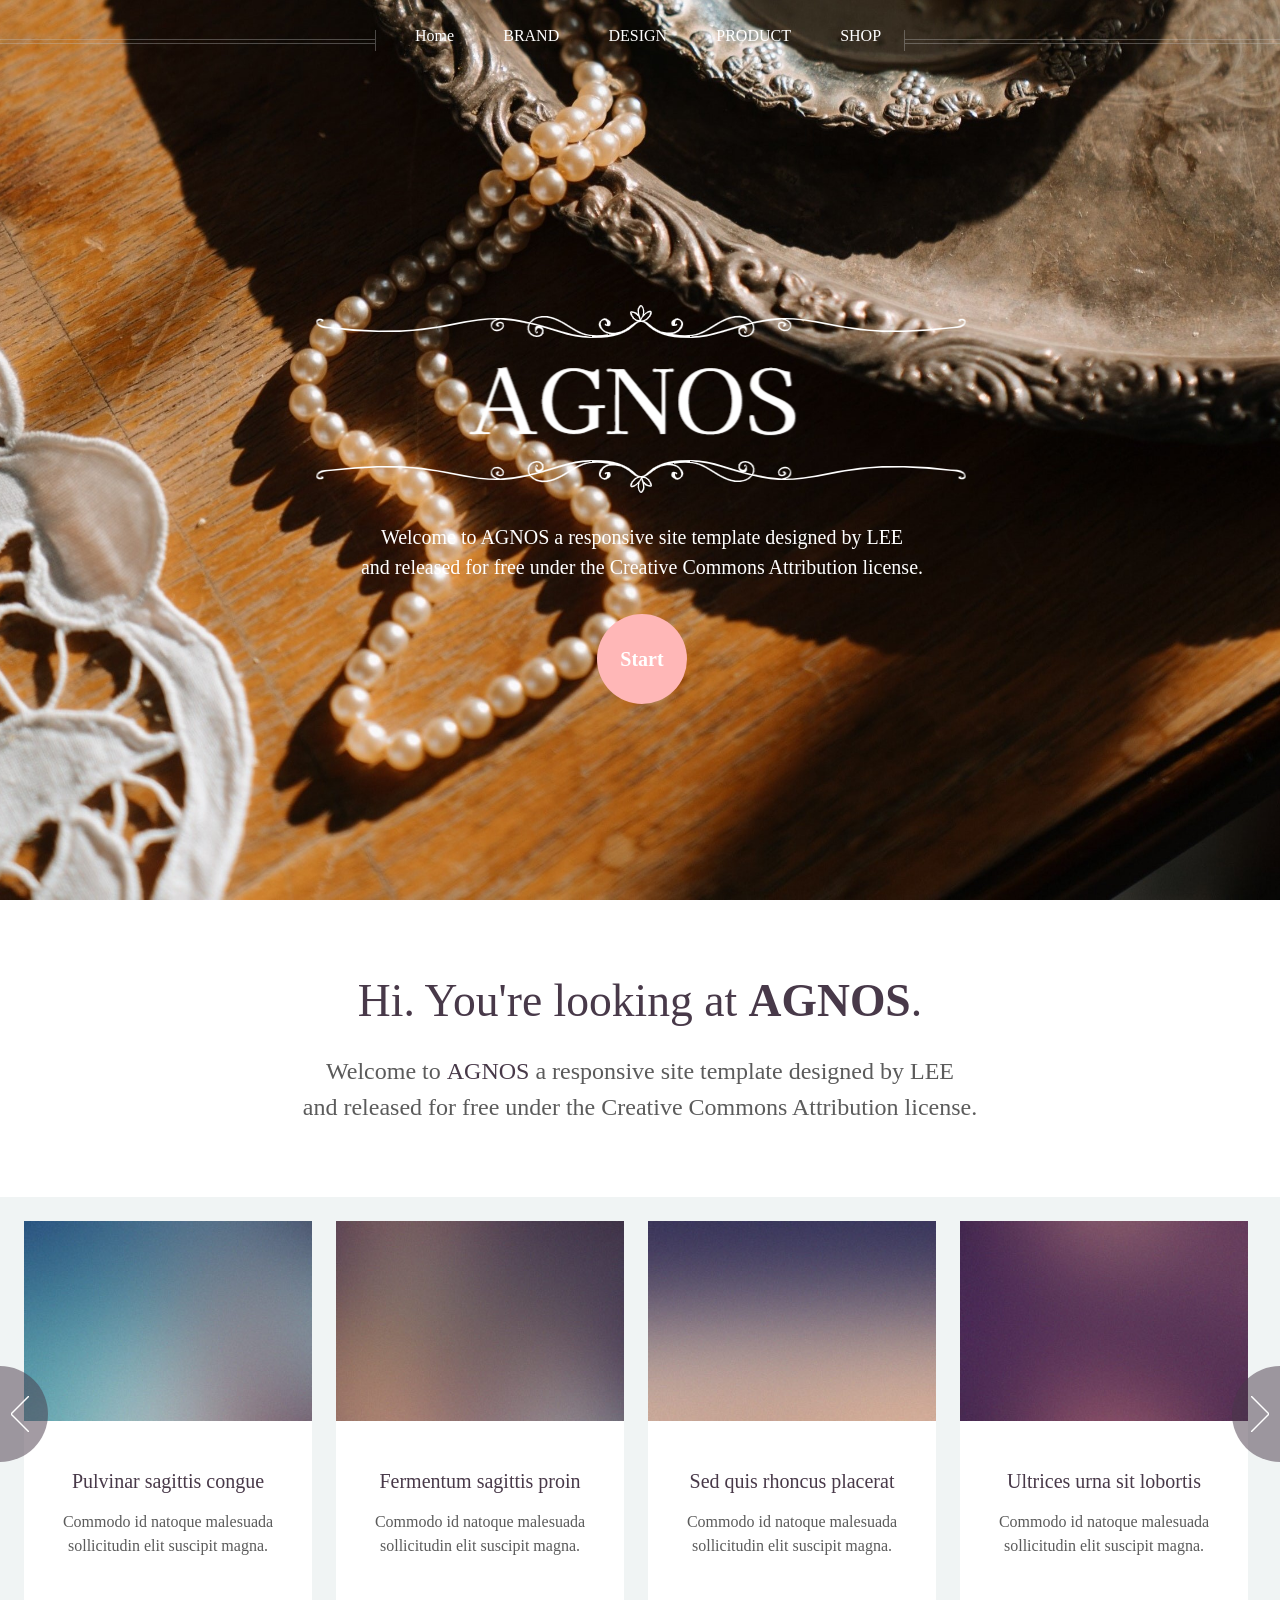
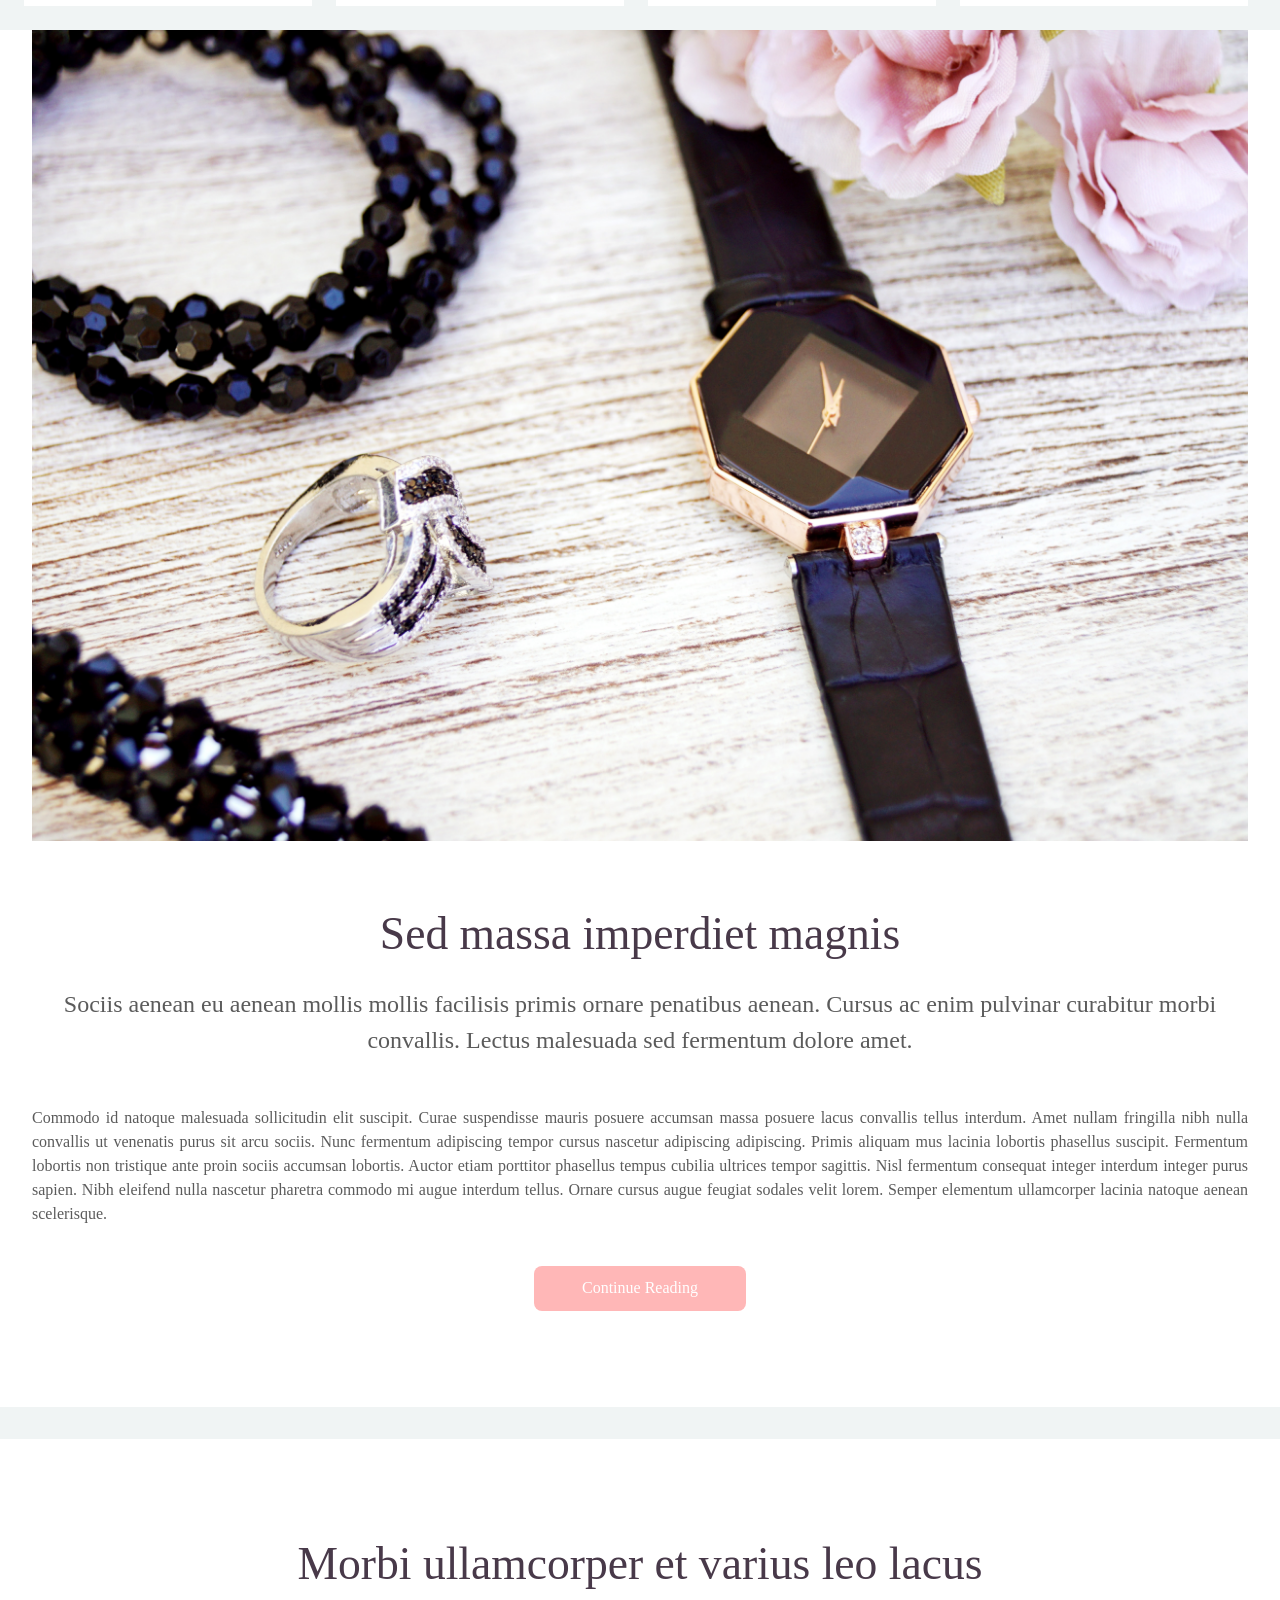
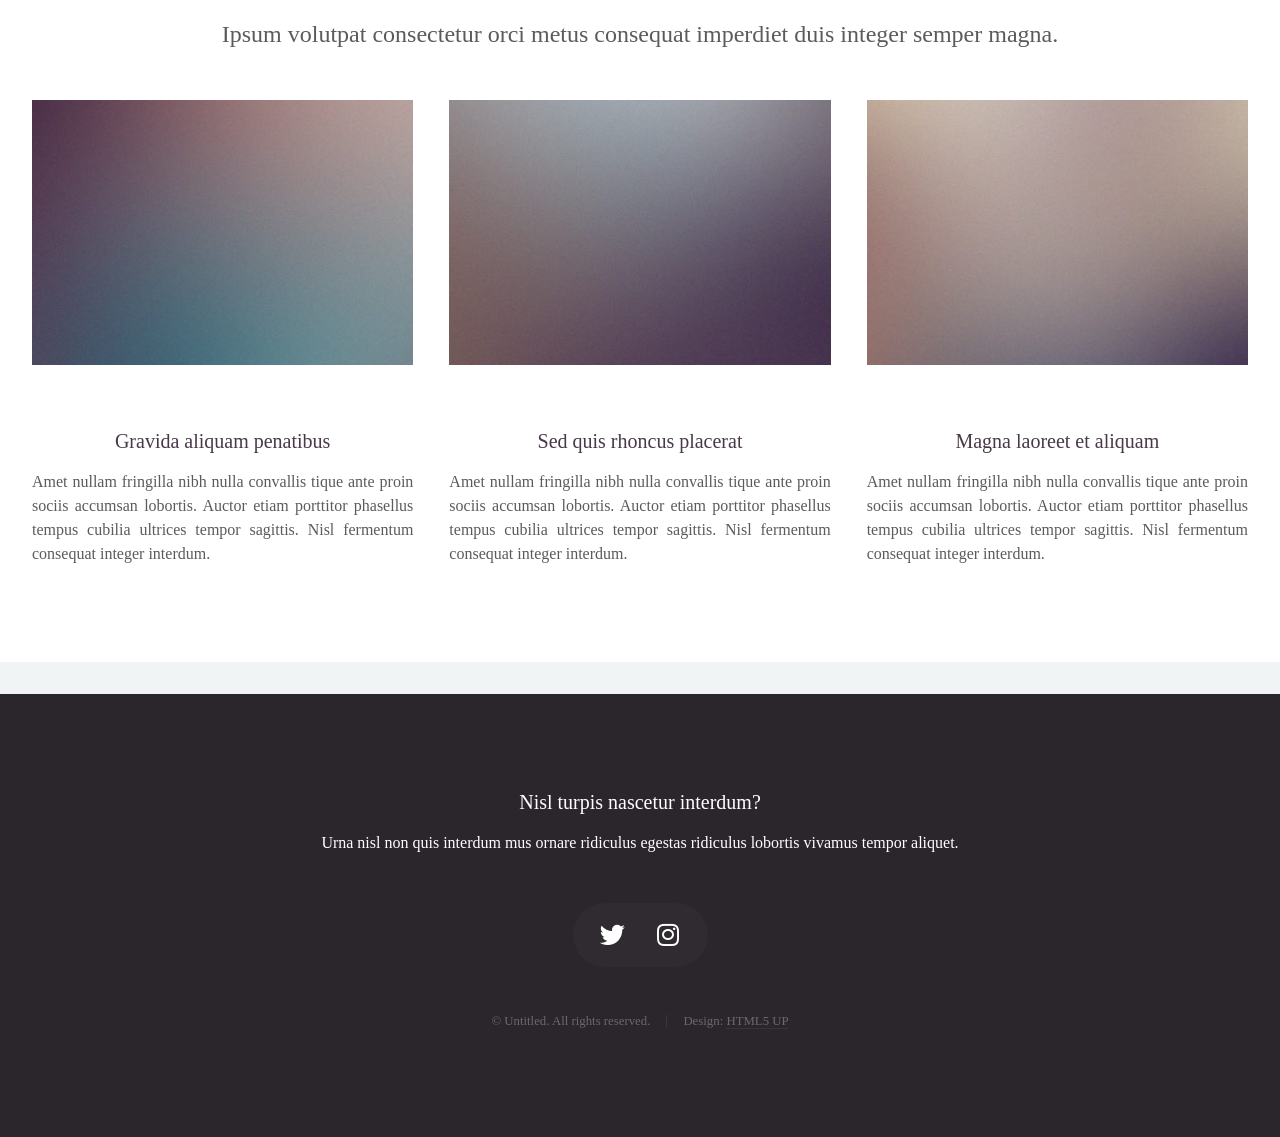
==== index.html @ 3e3a5929 "add agnos site websource" ====
<!DOCTYPE HTML>
<!--
	Helios by HTML5 UP
	html5up.net | @ajlkn
	Free for personal and commercial use under the CCA 3.0 license (html5up.net/license)
-->
<html>
	<head>
		<title>Helios by HTML5 UP</title>
		<meta charset="utf-8" />
		<meta name="viewport" content="width=device-width, initial-scale=1, user-scalable=no" />
		<link rel="shortcut icon" href="/images/favicon.ico" type="image/x-icon">
		<link rel="stylesheet" href="assets/css/main.css" />
		<noscript><link rel="stylesheet" href="assets/css/noscript.css" /></noscript>
	</head>
	<body class="homepage is-preload">
		<div id="page-wrapper">

			<!-- Header -->
				<div id="header">

					<!-- Inner -->
						<div class="inner">
							<header>
								<h1><a href="index.html" id="logo"><img src="images/agnos_b_w.png"></a></h1>
	
								<p>Welcome to AGNOS a responsive site template designed by LEE<br />
								and released for free under the Creative Commons Attribution license.</p>
							</header>
							<footer>
								<a href="#banner" class="button circled scrolly">Start</a>
							</footer>
						</div>

					<!-- Nav -->
						<nav id="nav">
							<ul>
								<li><a href="index.html">Home</a></li>
								<li><a href="no-sidebar.html">BRAND</a></li>
								<li><a href="no-sidebar.html">DESIGN</a></li>
								<li>
									<a href="no-sidebar.html">PRODUCT</a>
									<ul>
										<li><a href="#">Lorem ipsum dolor</a></li>
										<li><a href="#">Magna phasellus</a></li>
										<li><a href="#">Etiam dolore nisl</a></li>
										<li><a href="#">And a submenu &hellip;</a></li>
										<li><a href="#">Veroeros feugiat</a></li>
									</ul>
								</li>
								<li><a href="no-sidebar.html">SHOP</a></li>
							</ul>
						</nav>

				</div>

			<!-- Banner -->
				<section id="banner">
					<header>
						<h2>Hi. You're looking at <strong>AGNOS</strong>.</h2>
						<p>
							Welcome to <strong>AGNOS</strong> a responsive site template designed by LEE<br />
							and released for free under the Creative Commons Attribution license.
						</p>
					</header>
				</section>

			<!-- Carousel -->
				<section class="carousel">
					<div class="reel">

						<article>
							<a href="#" class="image featured"><img src="images/pic01.jpg" alt="" /></a>
							<header>
								<h3><a href="#">Pulvinar sagittis congue</a></h3>
							</header>
							<p>Commodo id natoque malesuada sollicitudin elit suscipit magna.</p>
						</article>

						<article>
							<a href="#" class="image featured"><img src="images/pic02.jpg" alt="" /></a>
							<header>
								<h3><a href="#">Fermentum sagittis proin</a></h3>
							</header>
							<p>Commodo id natoque malesuada sollicitudin elit suscipit magna.</p>
						</article>

						<article>
							<a href="#" class="image featured"><img src="images/pic03.jpg" alt="" /></a>
							<header>
								<h3><a href="#">Sed quis rhoncus placerat</a></h3>
							</header>
							<p>Commodo id natoque malesuada sollicitudin elit suscipit magna.</p>
						</article>

						<article>
							<a href="#" class="image featured"><img src="images/pic04.jpg" alt="" /></a>
							<header>
								<h3><a href="#">Ultrices urna sit lobortis</a></h3>
							</header>
							<p>Commodo id natoque malesuada sollicitudin elit suscipit magna.</p>
						</article>

						<article>
							<a href="#" class="image featured"><img src="images/pic05.jpg" alt="" /></a>
							<header>
								<h3><a href="#">Varius magnis sollicitudin</a></h3>
							</header>
							<p>Commodo id natoque malesuada sollicitudin elit suscipit magna.</p>
						</article>

						<article>
							<a href="#" class="image featured"><img src="images/pic01.jpg" alt="" /></a>
							<header>
								<h3><a href="#">Pulvinar sagittis congue</a></h3>
							</header>
							<p>Commodo id natoque malesuada sollicitudin elit suscipit magna.</p>
						</article>

						<article>
							<a href="#" class="image featured"><img src="images/pic02.jpg" alt="" /></a>
							<header>
								<h3><a href="#">Fermentum sagittis proin</a></h3>
							</header>
							<p>Commodo id natoque malesuada sollicitudin elit suscipit magna.</p>
						</article>

						<article>
							<a href="#" class="image featured"><img src="images/pic03.jpg" alt="" /></a>
							<header>
								<h3><a href="#">Sed quis rhoncus placerat</a></h3>
							</header>
							<p>Commodo id natoque malesuada sollicitudin elit suscipit magna.</p>
						</article>

						<article>
							<a href="#" class="image featured"><img src="images/pic04.jpg" alt="" /></a>
							<header>
								<h3><a href="#">Ultrices urna sit lobortis</a></h3>
							</header>
							<p>Commodo id natoque malesuada sollicitudin elit suscipit magna.</p>
						</article>

						<article>
							<a href="#" class="image featured"><img src="images/pic05.jpg" alt="" /></a>
							<header>
								<h3><a href="#">Varius magnis sollicitudin</a></h3>
							</header>
							<p>Commodo id natoque malesuada sollicitudin elit suscipit magna.</p>
						</article>

					</div>
				</section>

			<!-- Main -->
				<div class="wrapper style2">

					<article id="main" class="container special">
						<a href="#" class="image featured"><img src="images/one.jpg" alt="" /></a>
						<header>
							<h2><a href="#">Sed massa imperdiet magnis</a></h2>
							<p>
								Sociis aenean eu aenean mollis mollis facilisis primis ornare penatibus aenean. Cursus ac enim
								pulvinar curabitur morbi convallis. Lectus malesuada sed fermentum dolore amet.
							</p>
						</header>
						<p>
							Commodo id natoque malesuada sollicitudin elit suscipit. Curae suspendisse mauris posuere accumsan massa
							posuere lacus convallis tellus interdum. Amet nullam fringilla nibh nulla convallis ut venenatis purus
							sit arcu sociis. Nunc fermentum adipiscing tempor cursus nascetur adipiscing adipiscing. Primis aliquam
							mus lacinia lobortis phasellus suscipit. Fermentum lobortis non tristique ante proin sociis accumsan
							lobortis. Auctor etiam porttitor phasellus tempus cubilia ultrices tempor sagittis. Nisl fermentum
							consequat integer interdum integer purus sapien. Nibh eleifend nulla nascetur pharetra commodo mi augue
							interdum tellus. Ornare cursus augue feugiat sodales velit lorem. Semper elementum ullamcorper lacinia
							natoque aenean scelerisque.
						</p>
						<footer>
							<a href="#" class="button">Continue Reading</a>
						</footer>
					</article>

				</div>

			<!-- Features -->
				<div class="wrapper style1">

					<section id="features" class="container special">
						<header>
							<h2>Morbi ullamcorper et varius leo lacus</h2>
							<p>Ipsum volutpat consectetur orci metus consequat imperdiet duis integer semper magna.</p>
						</header>
						<div class="row">
							<article class="col-4 col-12-mobile special">
								<a href="#" class="image featured"><img src="images/pic07.jpg" alt="" /></a>
								<header>
									<h3><a href="#">Gravida aliquam penatibus</a></h3>
								</header>
								<p>
									Amet nullam fringilla nibh nulla convallis tique ante proin sociis accumsan lobortis. Auctor etiam
									porttitor phasellus tempus cubilia ultrices tempor sagittis. Nisl fermentum consequat integer interdum.
								</p>
							</article>
							<article class="col-4 col-12-mobile special">
								<a href="#" class="image featured"><img src="images/pic08.jpg" alt="" /></a>
								<header>
									<h3><a href="#">Sed quis rhoncus placerat</a></h3>
								</header>
								<p>
									Amet nullam fringilla nibh nulla convallis tique ante proin sociis accumsan lobortis. Auctor etiam
									porttitor phasellus tempus cubilia ultrices tempor sagittis. Nisl fermentum consequat integer interdum.
								</p>
							</article>
							<article class="col-4 col-12-mobile special">
								<a href="#" class="image featured"><img src="images/pic09.jpg" alt="" /></a>
								<header>
									<h3><a href="#">Magna laoreet et aliquam</a></h3>
								</header>
								<p>
									Amet nullam fringilla nibh nulla convallis tique ante proin sociis accumsan lobortis. Auctor etiam
									porttitor phasellus tempus cubilia ultrices tempor sagittis. Nisl fermentum consequat integer interdum.
								</p>
							</article>
						</div>
					</section>

				</div>

			<!-- Footer -->
				<div id="footer">
					<div class="container">
						<div class="row">
							<div class="col-12">

								<!-- Contact -->
									<section class="contact">
										<header>
											<h3>Nisl turpis nascetur interdum?</h3>
										</header>
										<p>Urna nisl non quis interdum mus ornare ridiculus egestas ridiculus lobortis vivamus tempor aliquet.</p>
										<ul class="icons">
											<li><a href="#" class="icon brands fa-twitter"><span class="label">Twitter</span></a></li>
											<li><a href="#" class="icon brands fa-instagram"><span class="label">Instagram</span></a></li>
										</ul>
									</section>

								<!-- Copyright -->
									<div class="copyright">
										<ul class="menu">
											<li>&copy; Untitled. All rights reserved.</li><li>Design: <a href="http://html5up.net">HTML5 UP</a></li>
										</ul>
									</div>

							</div>

						</div>
					</div>
				</div>

		</div>

		<!-- Scripts -->
			<script src="assets/js/jquery.min.js"></script>
			<script src="assets/js/jquery.dropotron.min.js"></script>
			<script src="assets/js/jquery.scrolly.min.js"></script>
			<script src="assets/js/jquery.scrollex.min.js"></script>
			<script src="assets/js/browser.min.js"></script>
			<script src="assets/js/breakpoints.min.js"></script>
			<script src="assets/js/util.js"></script>
			<script src="assets/js/main.js"></script>

	</body>
</html>
---- assets/css/main.css ----
@import url("https://fonts.googleapis.com/css?family=Source+Sans+Pro:300,300italic,400,400italic,600");
@import url("fontawesome-all.min.css");

/*
	Helios by HTML5 UP
	html5up.net | @ajlkn
	Free for personal and commercial use under the CCA 3.0 license (html5up.net/license)
*/

html, body, div, span, applet, object,
iframe, h1, h2, h3, h4, h5, h6, p, blockquote,
pre, a, abbr, acronym, address, big, cite,
code, del, dfn, em, img, ins, kbd, q, s, samp,
small, strike, strong, sub, sup, tt, var, b,
u, i, center, dl, dt, dd, ol, ul, li, fieldset,
form, label, legend, table, caption, tbody,
tfoot, thead, tr, th, td, article, aside,
canvas, details, embed, figure, figcaption,
footer, header, hgroup, menu, nav, output, ruby,
section, summary, time, mark, audio, video {
	margin: 0;
	padding: 0;
	border: 0;
	font-size: 100%;
	font: inherit;
	vertical-align: baseline;}

article, aside, details, figcaption, figure,
footer, header, hgroup, menu, nav, section {
	display: block;}

body {
	line-height: 1;
}

ol, ul {
	list-style: none;
}

blockquote, q {
	quotes: none;
}

	blockquote:before, blockquote:after, q:before, q:after {
		content: '';
		content: none;
	}

table {
	border-collapse: collapse;
	border-spacing: 0;
}

body {
	-webkit-text-size-adjust: none;
}

mark {
	background-color: transparent;
	color: inherit;
}

input::-moz-focus-inner {
	border: 0;
	padding: 0;
}

input, select, textarea {
	-moz-appearance: none;
	-webkit-appearance: none;
	-ms-appearance: none;
	appearance: none;
}

/* Basic */

	html {
		box-sizing: border-box;
	}

	*, *:before, *:after {
		box-sizing: inherit;
	}

	body {
		background: #f0f4f4;
		color: #5b5b5b;
		font-size: 15pt;
		line-height: 1.85em;
		/*font-family: 'Source Sans Pro', sans-serif;*/
		font-family: "Georgia";
		font-weight: 300;
	}

		body.is-preload *, body.is-preload *:before, body.is-preload *:after {
			-moz-animation: none !important;
			-webkit-animation: none !important;
			-ms-animation: none !important;
			animation: none !important;
			-moz-transition: none !important;
			-webkit-transition: none !important;
			-ms-transition: none !important;
			transition: none !important;
		}

	input, textarea, select {
		font-size: 15pt;
		line-height: 1.85em;
		font-family: 'Source Sans Pro', sans-serif;
		font-weight: 300;
	}

	h1, h2, h3, h4, h5, h6 {
		font-weight: 400;
		color: #483949;
		line-height: 1.25em;
	}

	h1 a, h2 a, h3 a, h4 a, h5 a, h6 a {
		color: inherit;
		text-decoration: none;
		border-bottom-color: transparent;
	}

	h1 strong, h2 strong, h3 strong, h4 strong, h5 strong, h6 strong {
		font-weight: 600;
	}

	h2 {
		font-size: 2.85em;
	}

	h3 {
		font-size: 1.25em;
	}

	h4 {
		font-size: 1em;
		margin: 0 0 0.25em 0;
	}

	strong, b {
		font-weight: 400;
		color: #483949;
	}

	em, i {
		font-style: italic;
	}

	a {
		color: inherit;
		border-bottom: solid 1px rgba(128, 128, 128, 0.15);
		text-decoration: none;
		-moz-transition: background-color 0.35s ease-in-out, color 0.35s ease-in-out, border-bottom-color 0.35s ease-in-out;
		-webkit-transition: background-color 0.35s ease-in-out, color 0.35s ease-in-out, border-bottom-color 0.35s ease-in-out;
		-ms-transition: background-color 0.35s ease-in-out, color 0.35s ease-in-out, border-bottom-color 0.35s ease-in-out;
		transition: background-color 0.35s ease-in-out, color 0.35s ease-in-out, border-bottom-color 0.35s ease-in-out;
	}

		a:hover {
			color: #ef8376;
			border-bottom-color: transparent;
		}

	sub {
		position: relative;
		top: 0.5em;
		font-size: 0.8em;
	}

	sup {
		position: relative;
		top: -0.5em;
		font-size: 0.8em;
	}

	blockquote {
		border-left: solid 0.5em #ddd;
		padding: 1em 0 1em 2em;
		font-style: italic;
	}

	p, ul, ol, dl, table {
		margin-bottom: 1em;
	}

	p {
		text-align: justify;
	}

	br.clear {
		clear: both;
	}

	hr {
		position: relative;
		display: block;
		border: 0;
		top: 4.5em;
		margin-bottom: 9em;
		height: 6px;
		border-top: solid 1px rgba(128, 128, 128, 0.2);
		border-bottom: solid 1px rgba(128, 128, 128, 0.2);
	}

		hr:before, hr:after {
			content: '';
			position: absolute;
			top: -8px;
			display: block;
			width: 1px;
			height: 21px;
			background: rgba(128, 128, 128, 0.2);
		}

		hr:before {
			left: -1px;
		}

		hr:after {
			right: -1px;
		}

	.timestamp {
		color: rgba(128, 128, 128, 0.75);
		font-size: 0.8em;
	}

/* Container */

	.container {
		margin: 0 auto;
		max-width: 100%;
		width: 1400px;
	}

		@media screen and (max-width: 1680px) {

			.container {
				width: 1200px;
			}

		}

		@media screen and (max-width: 1280px) {

			.container {
				width: 100%;
			}

		}

		@media screen and (max-width: 960px) {

			.container {
				width: 100%;
			}

		}

		@media screen and (max-width: 840px) {

			.container {
				width: 100%;
			}

		}

		@media screen and (max-width: 736px) {

			.container {
				width: 100%;
			}

		}

/* Row */

	.row {
		display: flex;
		flex-wrap: wrap;
		box-sizing: border-box;
		align-items: stretch;
	}

		.row > * {
			box-sizing: border-box;
		}

		.row.gtr-uniform > * > :last-child {
			margin-bottom: 0;
		}

		.row.aln-left {
			justify-content: flex-start;
		}

		.row.aln-center {
			justify-content: center;
		}

		.row.aln-right {
			justify-content: flex-end;
		}

		.row.aln-top {
			align-items: flex-start;
		}

		.row.aln-middle {
			align-items: center;
		}

		.row.aln-bottom {
			align-items: flex-end;
		}

		.row > .imp {
			order: -1;
		}

		.row > .col-1 {
			width: 8.33333%;
		}

		.row > .off-1 {
			margin-left: 8.33333%;
		}

		.row > .col-2 {
			width: 16.66667%;
		}

		.row > .off-2 {
			margin-left: 16.66667%;
		}

		.row > .col-3 {
			width: 25%;
		}

		.row > .off-3 {
			margin-left: 25%;
		}

		.row > .col-4 {
			width: 33.33333%;
		}

		.row > .off-4 {
			margin-left: 33.33333%;
		}

		.row > .col-5 {
			width: 41.66667%;
		}

		.row > .off-5 {
			margin-left: 41.66667%;
		}

		.row > .col-6 {
			width: 50%;
		}

		.row > .off-6 {
			margin-left: 50%;
		}

		.row > .col-7 {
			width: 58.33333%;
		}

		.row > .off-7 {
			margin-left: 58.33333%;
		}

		.row > .col-8 {
			width: 66.66667%;
		}

		.row > .off-8 {
			margin-left: 66.66667%;
		}

		.row > .col-9 {
			width: 75%;
		}

		.row > .off-9 {
			margin-left: 75%;
		}

		.row > .col-10 {
			width: 83.33333%;
		}

		.row > .off-10 {
			margin-left: 83.33333%;
		}

		.row > .col-11 {
			width: 91.66667%;
		}

		.row > .off-11 {
			margin-left: 91.66667%;
		}

		.row > .col-12 {
			width: 100%;
		}

		.row > .off-12 {
			margin-left: 100%;
		}

		.row.gtr-0 {
			margin-top: 0px;
			margin-left: 0px;
		}

			.row.gtr-0 > * {
				padding: 0px 0 0 0px;
			}

			.row.gtr-0.gtr-uniform {
				margin-top: 0px;
			}

				.row.gtr-0.gtr-uniform > * {
					padding-top: 0px;
				}

		.row.gtr-25 {
			margin-top: -10px;
			margin-left: -10px;
		}

			.row.gtr-25 > * {
				padding: 10px 0 0 10px;
			}

			.row.gtr-25.gtr-uniform {
				margin-top: -10px;
			}

				.row.gtr-25.gtr-uniform > * {
					padding-top: 10px;
				}

		.row.gtr-50 {
			margin-top: -20px;
			margin-left: -20px;
		}

			.row.gtr-50 > * {
				padding: 20px 0 0 20px;
			}

			.row.gtr-50.gtr-uniform {
				margin-top: -20px;
			}

				.row.gtr-50.gtr-uniform > * {
					padding-top: 20px;
				}

		.row {
			margin-top: -40px;
			margin-left: -40px;
		}

			.row > * {
				padding: 40px 0 0 40px;
			}

			.row.gtr-uniform {
				margin-top: -40px;
			}

				.row.gtr-uniform > * {
					padding-top: 40px;
				}

		.row.gtr-150 {
			margin-top: -60px;
			margin-left: -60px;
		}

			.row.gtr-150 > * {
				padding: 60px 0 0 60px;
			}

			.row.gtr-150.gtr-uniform {
				margin-top: -60px;
			}

				.row.gtr-150.gtr-uniform > * {
					padding-top: 60px;
				}

		.row.gtr-200 {
			margin-top: -80px;
			margin-left: -80px;
		}

			.row.gtr-200 > * {
				padding: 80px 0 0 80px;
			}

			.row.gtr-200.gtr-uniform {
				margin-top: -80px;
			}

				.row.gtr-200.gtr-uniform > * {
					padding-top: 80px;
				}

		@media screen and (max-width: 1680px) {

			.row {
				display: flex;
				flex-wrap: wrap;
				box-sizing: border-box;
				align-items: stretch;
			}

				.row > * {
					box-sizing: border-box;
				}

				.row.gtr-uniform > * > :last-child {
					margin-bottom: 0;
				}

				.row.aln-left {
					justify-content: flex-start;
				}

				.row.aln-center {
					justify-content: center;
				}

				.row.aln-right {
					justify-content: flex-end;
				}

				.row.aln-top {
					align-items: flex-start;
				}

				.row.aln-middle {
					align-items: center;
				}

				.row.aln-bottom {
					align-items: flex-end;
				}

				.row > .imp-wide {
					order: -1;
				}

				.row > .col-1-wide {
					width: 8.33333%;
				}

				.row > .off-1-wide {
					margin-left: 8.33333%;
				}

				.row > .col-2-wide {
					width: 16.66667%;
				}

				.row > .off-2-wide {
					margin-left: 16.66667%;
				}

				.row > .col-3-wide {
					width: 25%;
				}

				.row > .off-3-wide {
					margin-left: 25%;
				}

				.row > .col-4-wide {
					width: 33.33333%;
				}

				.row > .off-4-wide {
					margin-left: 33.33333%;
				}

				.row > .col-5-wide {
					width: 41.66667%;
				}

				.row > .off-5-wide {
					margin-left: 41.66667%;
				}

				.row > .col-6-wide {
					width: 50%;
				}

				.row > .off-6-wide {
					margin-left: 50%;
				}

				.row > .col-7-wide {
					width: 58.33333%;
				}

				.row > .off-7-wide {
					margin-left: 58.33333%;
				}

				.row > .col-8-wide {
					width: 66.66667%;
				}

				.row > .off-8-wide {
					margin-left: 66.66667%;
				}

				.row > .col-9-wide {
					width: 75%;
				}

				.row > .off-9-wide {
					margin-left: 75%;
				}

				.row > .col-10-wide {
					width: 83.33333%;
				}

				.row > .off-10-wide {
					margin-left: 83.33333%;
				}

				.row > .col-11-wide {
					width: 91.66667%;
				}

				.row > .off-11-wide {
					margin-left: 91.66667%;
				}

				.row > .col-12-wide {
					width: 100%;
				}

				.row > .off-12-wide {
					margin-left: 100%;
				}

				.row.gtr-0 {
					margin-top: 0px;
					margin-left: 0px;
				}

					.row.gtr-0 > * {
						padding: 0px 0 0 0px;
					}

					.row.gtr-0.gtr-uniform {
						margin-top: 0px;
					}

						.row.gtr-0.gtr-uniform > * {
							padding-top: 0px;
						}

				.row.gtr-25 {
					margin-top: -10px;
					margin-left: -10px;
				}

					.row.gtr-25 > * {
						padding: 10px 0 0 10px;
					}

					.row.gtr-25.gtr-uniform {
						margin-top: -10px;
					}

						.row.gtr-25.gtr-uniform > * {
							padding-top: 10px;
						}

				.row.gtr-50 {
					margin-top: -20px;
					margin-left: -20px;
				}

					.row.gtr-50 > * {
						padding: 20px 0 0 20px;
					}

					.row.gtr-50.gtr-uniform {
						margin-top: -20px;
					}

						.row.gtr-50.gtr-uniform > * {
							padding-top: 20px;
						}

				.row {
					margin-top: -40px;
					margin-left: -40px;
				}

					.row > * {
						padding: 40px 0 0 40px;
					}

					.row.gtr-uniform {
						margin-top: -40px;
					}

						.row.gtr-uniform > * {
							padding-top: 40px;
						}

				.row.gtr-150 {
					margin-top: -60px;
					margin-left: -60px;
				}

					.row.gtr-150 > * {
						padding: 60px 0 0 60px;
					}

					.row.gtr-150.gtr-uniform {
						margin-top: -60px;
					}

						.row.gtr-150.gtr-uniform > * {
							padding-top: 60px;
						}

				.row.gtr-200 {
					margin-top: -80px;
					margin-left: -80px;
				}

					.row.gtr-200 > * {
						padding: 80px 0 0 80px;
					}

					.row.gtr-200.gtr-uniform {
						margin-top: -80px;
					}

						.row.gtr-200.gtr-uniform > * {
							padding-top: 80px;
						}

		}

		@media screen and (max-width: 1280px) {

			.row {
				display: flex;
				flex-wrap: wrap;
				box-sizing: border-box;
				align-items: stretch;
			}

				.row > * {
					box-sizing: border-box;
				}

				.row.gtr-uniform > * > :last-child {
					margin-bottom: 0;
				}

				.row.aln-left {
					justify-content: flex-start;
				}

				.row.aln-center {
					justify-content: center;
				}

				.row.aln-right {
					justify-content: flex-end;
				}

				.row.aln-top {
					align-items: flex-start;
				}

				.row.aln-middle {
					align-items: center;
				}

				.row.aln-bottom {
					align-items: flex-end;
				}

				.row > .imp-normal {
					order: -1;
				}

				.row > .col-1-normal {
					width: 8.33333%;
				}

				.row > .off-1-normal {
					margin-left: 8.33333%;
				}

				.row > .col-2-normal {
					width: 16.66667%;
				}

				.row > .off-2-normal {
					margin-left: 16.66667%;
				}

				.row > .col-3-normal {
					width: 25%;
				}

				.row > .off-3-normal {
					margin-left: 25%;
				}

				.row > .col-4-normal {
					width: 33.33333%;
				}

				.row > .off-4-normal {
					margin-left: 33.33333%;
				}

				.row > .col-5-normal {
					width: 41.66667%;
				}

				.row > .off-5-normal {
					margin-left: 41.66667%;
				}

				.row > .col-6-normal {
					width: 50%;
				}

				.row > .off-6-normal {
					margin-left: 50%;
				}

				.row > .col-7-normal {
					width: 58.33333%;
				}

				.row > .off-7-normal {
					margin-left: 58.33333%;
				}

				.row > .col-8-normal {
					width: 66.66667%;
				}

				.row > .off-8-normal {
					margin-left: 66.66667%;
				}

				.row > .col-9-normal {
					width: 75%;
				}

				.row > .off-9-normal {
					margin-left: 75%;
				}

				.row > .col-10-normal {
					width: 83.33333%;
				}

				.row > .off-10-normal {
					margin-left: 83.33333%;
				}

				.row > .col-11-normal {
					width: 91.66667%;
				}

				.row > .off-11-normal {
					margin-left: 91.66667%;
				}

				.row > .col-12-normal {
					width: 100%;
				}

				.row > .off-12-normal {
					margin-left: 100%;
				}

				.row.gtr-0 {
					margin-top: 0px;
					margin-left: 0px;
				}

					.row.gtr-0 > * {
						padding: 0px 0 0 0px;
					}

					.row.gtr-0.gtr-uniform {
						margin-top: 0px;
					}

						.row.gtr-0.gtr-uniform > * {
							padding-top: 0px;
						}

				.row.gtr-25 {
					margin-top: -9px;
					margin-left: -9px;
				}

					.row.gtr-25 > * {
						padding: 9px 0 0 9px;
					}

					.row.gtr-25.gtr-uniform {
						margin-top: -9px;
					}

						.row.gtr-25.gtr-uniform > * {
							padding-top: 9px;
						}

				.row.gtr-50 {
					margin-top: -18px;
					margin-left: -18px;
				}

					.row.gtr-50 > * {
						padding: 18px 0 0 18px;
					}

					.row.gtr-50.gtr-uniform {
						margin-top: -18px;
					}

						.row.gtr-50.gtr-uniform > * {
							padding-top: 18px;
						}

				.row {
					margin-top: -36px;
					margin-left: -36px;
				}

					.row > * {
						padding: 36px 0 0 36px;
					}

					.row.gtr-uniform {
						margin-top: -36px;
					}

						.row.gtr-uniform > * {
							padding-top: 36px;
						}

				.row.gtr-150 {
					margin-top: -54px;
					margin-left: -54px;
				}

					.row.gtr-150 > * {
						padding: 54px 0 0 54px;
					}

					.row.gtr-150.gtr-uniform {
						margin-top: -54px;
					}

						.row.gtr-150.gtr-uniform > * {
							padding-top: 54px;
						}

				.row.gtr-200 {
					margin-top: -72px;
					margin-left: -72px;
				}

					.row.gtr-200 > * {
						padding: 72px 0 0 72px;
					}

					.row.gtr-200.gtr-uniform {
						margin-top: -72px;
					}

						.row.gtr-200.gtr-uniform > * {
							padding-top: 72px;
						}

		}

		@media screen and (max-width: 960px) {

			.row {
				display: flex;
				flex-wrap: wrap;
				box-sizing: border-box;
				align-items: stretch;
			}

				.row > * {
					box-sizing: border-box;
				}

				.row.gtr-uniform > * > :last-child {
					margin-bottom: 0;
				}

				.row.aln-left {
					justify-content: flex-start;
				}

				.row.aln-center {
					justify-content: center;
				}

				.row.aln-right {
					justify-content: flex-end;
				}

				.row.aln-top {
					align-items: flex-start;
				}

				.row.aln-middle {
					align-items: center;
				}

				.row.aln-bottom {
					align-items: flex-end;
				}

				.row > .imp-narrow {
					order: -1;
				}

				.row > .col-1-narrow {
					width: 8.33333%;
				}

				.row > .off-1-narrow {
					margin-left: 8.33333%;
				}

				.row > .col-2-narrow {
					width: 16.66667%;
				}

				.row > .off-2-narrow {
					margin-left: 16.66667%;
				}

				.row > .col-3-narrow {
					width: 25%;
				}

				.row > .off-3-narrow {
					margin-left: 25%;
				}

				.row > .col-4-narrow {
					width: 33.33333%;
				}

				.row > .off-4-narrow {
					margin-left: 33.33333%;
				}

				.row > .col-5-narrow {
					width: 41.66667%;
				}

				.row > .off-5-narrow {
					margin-left: 41.66667%;
				}

				.row > .col-6-narrow {
					width: 50%;
				}

				.row > .off-6-narrow {
					margin-left: 50%;
				}

				.row > .col-7-narrow {
					width: 58.33333%;
				}

				.row > .off-7-narrow {
					margin-left: 58.33333%;
				}

				.row > .col-8-narrow {
					width: 66.66667%;
				}

				.row > .off-8-narrow {
					margin-left: 66.66667%;
				}

				.row > .col-9-narrow {
					width: 75%;
				}

				.row > .off-9-narrow {
					margin-left: 75%;
				}

				.row > .col-10-narrow {
					width: 83.33333%;
				}

				.row > .off-10-narrow {
					margin-left: 83.33333%;
				}

				.row > .col-11-narrow {
					width: 91.66667%;
				}

				.row > .off-11-narrow {
					margin-left: 91.66667%;
				}

				.row > .col-12-narrow {
					width: 100%;
				}

				.row > .off-12-narrow {
					margin-left: 100%;
				}

				.row.gtr-0 {
					margin-top: 0px;
					margin-left: 0px;
				}

					.row.gtr-0 > * {
						padding: 0px 0 0 0px;
					}

					.row.gtr-0.gtr-uniform {
						margin-top: 0px;
					}

						.row.gtr-0.gtr-uniform > * {
							padding-top: 0px;
						}

				.row.gtr-25 {
					margin-top: -8px;
					margin-left: -8px;
				}

					.row.gtr-25 > * {
						padding: 8px 0 0 8px;
					}

					.row.gtr-25.gtr-uniform {
						margin-top: -8px;
					}

						.row.gtr-25.gtr-uniform > * {
							padding-top: 8px;
						}

				.row.gtr-50 {
					margin-top: -16px;
					margin-left: -16px;
				}

					.row.gtr-50 > * {
						padding: 16px 0 0 16px;
					}

					.row.gtr-50.gtr-uniform {
						margin-top: -16px;
					}

						.row.gtr-50.gtr-uniform > * {
							padding-top: 16px;
						}

				.row {
					margin-top: -32px;
					margin-left: -32px;
				}

					.row > * {
						padding: 32px 0 0 32px;
					}

					.row.gtr-uniform {
						margin-top: -32px;
					}

						.row.gtr-uniform > * {
							padding-top: 32px;
						}

				.row.gtr-150 {
					margin-top: -48px;
					margin-left: -48px;
				}

					.row.gtr-150 > * {
						padding: 48px 0 0 48px;
					}

					.row.gtr-150.gtr-uniform {
						margin-top: -48px;
					}

						.row.gtr-150.gtr-uniform > * {
							padding-top: 48px;
						}

				.row.gtr-200 {
					margin-top: -64px;
					margin-left: -64px;
				}

					.row.gtr-200 > * {
						padding: 64px 0 0 64px;
					}

					.row.gtr-200.gtr-uniform {
						margin-top: -64px;
					}

						.row.gtr-200.gtr-uniform > * {
							padding-top: 64px;
						}

		}

		@media screen and (max-width: 840px) {

			.row {
				display: flex;
				flex-wrap: wrap;
				box-sizing: border-box;
				align-items: stretch;
			}

				.row > * {
					box-sizing: border-box;
				}

				.row.gtr-uniform > * > :last-child {
					margin-bottom: 0;
				}

				.row.aln-left {
					justify-content: flex-start;
				}

				.row.aln-center {
					justify-content: center;
				}

				.row.aln-right {
					justify-content: flex-end;
				}

				.row.aln-top {
					align-items: flex-start;
				}

				.row.aln-middle {
					align-items: center;
				}

				.row.aln-bottom {
					align-items: flex-end;
				}

				.row > .imp-narrower {
					order: -1;
				}

				.row > .col-1-narrower {
					width: 8.33333%;
				}

				.row > .off-1-narrower {
					margin-left: 8.33333%;
				}

				.row > .col-2-narrower {
					width: 16.66667%;
				}

				.row > .off-2-narrower {
					margin-left: 16.66667%;
				}

				.row > .col-3-narrower {
					width: 25%;
				}

				.row > .off-3-narrower {
					margin-left: 25%;
				}

				.row > .col-4-narrower {
					width: 33.33333%;
				}

				.row > .off-4-narrower {
					margin-left: 33.33333%;
				}

				.row > .col-5-narrower {
					width: 41.66667%;
				}

				.row > .off-5-narrower {
					margin-left: 41.66667%;
				}

				.row > .col-6-narrower {
					width: 50%;
				}

				.row > .off-6-narrower {
					margin-left: 50%;
				}

				.row > .col-7-narrower {
					width: 58.33333%;
				}

				.row > .off-7-narrower {
					margin-left: 58.33333%;
				}

				.row > .col-8-narrower {
					width: 66.66667%;
				}

				.row > .off-8-narrower {
					margin-left: 66.66667%;
				}

				.row > .col-9-narrower {
					width: 75%;
				}

				.row > .off-9-narrower {
					margin-left: 75%;
				}

				.row > .col-10-narrower {
					width: 83.33333%;
				}

				.row > .off-10-narrower {
					margin-left: 83.33333%;
				}

				.row > .col-11-narrower {
					width: 91.66667%;
				}

				.row > .off-11-narrower {
					margin-left: 91.66667%;
				}

				.row > .col-12-narrower {
					width: 100%;
				}

				.row > .off-12-narrower {
					margin-left: 100%;
				}

				.row.gtr-0 {
					margin-top: 0px;
					margin-left: 0px;
				}

					.row.gtr-0 > * {
						padding: 0px 0 0 0px;
					}

					.row.gtr-0.gtr-uniform {
						margin-top: 0px;
					}

						.row.gtr-0.gtr-uniform > * {
							padding-top: 0px;
						}

				.row.gtr-25 {
					margin-top: -8px;
					margin-left: -8px;
				}

					.row.gtr-25 > * {
						padding: 8px 0 0 8px;
					}

					.row.gtr-25.gtr-uniform {
						margin-top: -8px;
					}

						.row.gtr-25.gtr-uniform > * {
							padding-top: 8px;
						}

				.row.gtr-50 {
					margin-top: -16px;
					margin-left: -16px;
				}

					.row.gtr-50 > * {
						padding: 16px 0 0 16px;
					}

					.row.gtr-50.gtr-uniform {
						margin-top: -16px;
					}

						.row.gtr-50.gtr-uniform > * {
							padding-top: 16px;
						}

				.row {
					margin-top: -32px;
					margin-left: -32px;
				}

					.row > * {
						padding: 32px 0 0 32px;
					}

					.row.gtr-uniform {
						margin-top: -32px;
					}

						.row.gtr-uniform > * {
							padding-top: 32px;
						}

				.row.gtr-150 {
					margin-top: -48px;
					margin-left: -48px;
				}

					.row.gtr-150 > * {
						padding: 48px 0 0 48px;
					}

					.row.gtr-150.gtr-uniform {
						margin-top: -48px;
					}

						.row.gtr-150.gtr-uniform > * {
							padding-top: 48px;
						}

				.row.gtr-200 {
					margin-top: -64px;
					margin-left: -64px;
				}

					.row.gtr-200 > * {
						padding: 64px 0 0 64px;
					}

					.row.gtr-200.gtr-uniform {
						margin-top: -64px;
					}

						.row.gtr-200.gtr-uniform > * {
							padding-top: 64px;
						}

		}

		@media screen and (max-width: 736px) {

			.row {
				display: flex;
				flex-wrap: wrap;
				box-sizing: border-box;
				align-items: stretch;
			}

				.row > * {
					box-sizing: border-box;
				}

				.row.gtr-uniform > * > :last-child {
					margin-bottom: 0;
				}

				.row.aln-left {
					justify-content: flex-start;
				}

				.row.aln-center {
					justify-content: center;
				}

				.row.aln-right {
					justify-content: flex-end;
				}

				.row.aln-top {
					align-items: flex-start;
				}

				.row.aln-middle {
					align-items: center;
				}

				.row.aln-bottom {
					align-items: flex-end;
				}

				.row > .imp-mobile {
					order: -1;
				}

				.row > .col-1-mobile {
					width: 8.33333%;
				}

				.row > .off-1-mobile {
					margin-left: 8.33333%;
				}

				.row > .col-2-mobile {
					width: 16.66667%;
				}

				.row > .off-2-mobile {
					margin-left: 16.66667%;
				}

				.row > .col-3-mobile {
					width: 25%;
				}

				.row > .off-3-mobile {
					margin-left: 25%;
				}

				.row > .col-4-mobile {
					width: 33.33333%;
				}

				.row > .off-4-mobile {
					margin-left: 33.33333%;
				}

				.row > .col-5-mobile {
					width: 41.66667%;
				}

				.row > .off-5-mobile {
					margin-left: 41.66667%;
				}

				.row > .col-6-mobile {
					width: 50%;
				}

				.row > .off-6-mobile {
					margin-left: 50%;
				}

				.row > .col-7-mobile {
					width: 58.33333%;
				}

				.row > .off-7-mobile {
					margin-left: 58.33333%;
				}

				.row > .col-8-mobile {
					width: 66.66667%;
				}

				.row > .off-8-mobile {
					margin-left: 66.66667%;
				}

				.row > .col-9-mobile {
					width: 75%;
				}

				.row > .off-9-mobile {
					margin-left: 75%;
				}

				.row > .col-10-mobile {
					width: 83.33333%;
				}

				.row > .off-10-mobile {
					margin-left: 83.33333%;
				}

				.row > .col-11-mobile {
					width: 91.66667%;
				}

				.row > .off-11-mobile {
					margin-left: 91.66667%;
				}

				.row > .col-12-mobile {
					width: 100%;
				}

				.row > .off-12-mobile {
					margin-left: 100%;
				}

				.row.gtr-0 {
					margin-top: 0px;
					margin-left: 0px;
				}

					.row.gtr-0 > * {
						padding: 0px 0 0 0px;
					}

					.row.gtr-0.gtr-uniform {
						margin-top: 0px;
					}

						.row.gtr-0.gtr-uniform > * {
							padding-top: 0px;
						}

				.row.gtr-25 {
					margin-top: -5px;
					margin-left: -5px;
				}

					.row.gtr-25 > * {
						padding: 5px 0 0 5px;
					}

					.row.gtr-25.gtr-uniform {
						margin-top: -5px;
					}

						.row.gtr-25.gtr-uniform > * {
							padding-top: 5px;
						}

				.row.gtr-50 {
					margin-top: -10px;
					margin-left: -10px;
				}

					.row.gtr-50 > * {
						padding: 10px 0 0 10px;
					}

					.row.gtr-50.gtr-uniform {
						margin-top: -10px;
					}

						.row.gtr-50.gtr-uniform > * {
							padding-top: 10px;
						}

				.row {
					margin-top: -20px;
					margin-left: -20px;
				}

					.row > * {
						padding: 20px 0 0 20px;
					}

					.row.gtr-uniform {
						margin-top: -20px;
					}

						.row.gtr-uniform > * {
							padding-top: 20px;
						}

				.row.gtr-150 {
					margin-top: -30px;
					margin-left: -30px;
				}

					.row.gtr-150 > * {
						padding: 30px 0 0 30px;
					}

					.row.gtr-150.gtr-uniform {
						margin-top: -30px;
					}

						.row.gtr-150.gtr-uniform > * {
							padding-top: 30px;
						}

				.row.gtr-200 {
					margin-top: -40px;
					margin-left: -40px;
				}

					.row.gtr-200 > * {
						padding: 40px 0 0 40px;
					}

					.row.gtr-200.gtr-uniform {
						margin-top: -40px;
					}

						.row.gtr-200.gtr-uniform > * {
							padding-top: 40px;
						}

		}

/* Sections/Article */

	section, article {
		margin-bottom: 3em;
	}

		section > :last-child, section:last-child, article > :last-child, article:last-child {
			margin-bottom: 0;
		}

		section.special > header, section.special > footer, article.special > header, article.special > footer {
			text-align: center;
		}

	.row > section, .row > article {
		margin-bottom: 0;
	}

	header {
		margin: 0 0 1em 0;
	}

		header > p {
			display: block;
			font-size: 1.5em;
			margin: 1em 0 2em 0;
			line-height: 1.5em;
			text-align: inherit;
		}

	footer {
		margin: 2.5em 0 0 0;
	}

/* Image */

	.image {
		position: relative;
		display: inline-block;
		border: 0;
		outline: 0;
	}

		.image img {
			display: block;
			width: 100%;
		}

		.image.fit {
			display: block;
			width: 100%;
		}

		.image.featured {
			display: block;
			width: 100%;
			margin: 0 0 4em 0;
		}

		.image.left {
			float: left;
			margin: 0 2em 2em 0;
		}

		.image.centered {
			display: block;
			margin: 0 0 2em 0;
		}

			.image.centered img {
				margin: 0 auto;
				width: auto;
			}

/* List */

	ul {
		list-style: disc;
		padding-left: 1em;
	}

		ul li {
			padding-left: 0.5em;
		}

	ol {
		list-style: decimal;
		padding-left: 1.25em;
	}

		ol li {
			padding-left: 0.25em;
		}

/* Actions */

	ul.actions {
		margin: 3em 0 0 0;
		list-style: none;
		padding-left: 0;
	}

		form ul.actions {
			margin-top: 0;
		}

		ul.actions li {
			display: inline-block;
			margin: 0 0.75em 0 0.75em;
			padding-left: 0;
		}

			ul.actions li:first-child {
				margin-left: 0;
			}

			ul.actions li:last-child {
				margin-right: 0;
			}

/* Divided */

	ul.divided {
		list-style: none;
		padding-left: 0;
	}

		ul.divided li {
			border-top: solid 1px rgba(128, 128, 128, 0.2);
			padding-top: 1.5em;
			margin-top: 1.5em;
			padding-left: 0;
		}

			ul.divided li:first-child {
				border-top: 0;
				padding-top: 0;
				margin-top: 0;
			}

/* Menu */

	ul.menu {
		height: 1em;
		line-height: 1em;
		list-style: none;
		padding-left: 0;
	}

		ul.menu li {
			display: inline-block;
			border-left: solid 1px rgba(128, 128, 128, 0.2);
			padding-left: 1.25em;
			margin-left: 1.25em;
		}

			ul.menu li:first-child {
				border-left: 0;
				padding-left: 0;
				margin-left: 0;
			}

/* Icons */

	ul.icons {
		position: relative;
		background: rgba(128, 128, 128, 0.05);
		border-radius: 4em;
		display: inline-block;
		padding: 0.35em 0.75em 0.35em 0.75em;
		font-size: 1.25em;
		cursor: default;
		list-style: none;
	}

		ul.icons li {
			display: inline-block;
			padding-left: 0;
		}

			ul.icons li a {
				display: inline-block;
				background: none;
				width: 2.5em;
				height: 2.5em;
				line-height: 2.5em;
				text-align: center;
				border-radius: 100%;
				border: 0;
				color: inherit;
			}

				ul.icons li a:hover {
					color: #ef8376;
				}

/* Form */

	form label {
		display: block;
		font-weight: 400;
		color: #483949;
		margin: 0 0 1em 0;
	}

	form input[type="text"],
	form input[type="email"],
	form input[type="password"],
	form select,
	form textarea {
		-webkit-appearance: none;
		display: block;
		border: 0;
		background: #fafafa;
		width: 100%;
		border-radius: 0.5em;
		border: solid 1px #E5E5E5;
		padding: 1em;
		-moz-transition: background-color 0.35s ease-in-out, border-color 0.35s ease-in-out;
		-webkit-transition: background-color 0.35s ease-in-out, border-color 0.35s ease-in-out;
		-ms-transition: background-color 0.35s ease-in-out, border-color 0.35s ease-in-out;
		transition: background-color 0.35s ease-in-out, border-color 0.35s ease-in-out;
	}

		form input[type="text"]:focus,
		form input[type="email"]:focus,
		form input[type="password"]:focus,
		form select:focus,
		form textarea:focus {
			background: #fff;
			border-color: #df7366;
		}

	form input[type="text"],
	form input[type="email"],
	form input[type="password"],
	form select {
		line-height: 1em;
	}

	form textarea {
		min-height: 9em;
	}

	form ::-webkit-input-placeholder {
		color: #555 !important;
	}

	form :-moz-placeholder {
		color: #555 !important;
	}

	form ::-moz-placeholder {
		color: #555 !important;
	}

	form :-ms-input-placeholder {
		color: #555 !important;
	}

	form ::-moz-focus-inner {
		border: 0;
	}

/* Table */

	table {
		width: 100%;
	}

		table.default {
			width: 100%;
		}

			table.default tbody tr {
				border-top: solid 1px #e5e5e5;
			}

				table.default tbody tr:first-child {
					border-top: 0;
				}

				table.default tbody tr:nth-child(2n+1) {
					background: #fafafa;
				}

			table.default td {
				padding: 0.5em 1em 0.5em 1em;
			}

			table.default th {
				text-align: left;
				font-weight: 400;
				padding: 0.5em 1em 0.5em 1em;
			}

			table.default thead {
				border-bottom: solid 2px #e5e5e5;
			}

			table.default tfoot {
				border-top: solid 2px #e5e5e5;
			}

/* Button */

	input[type="button"],
	input[type="submit"],
	input[type="reset"],
	button,
	.button {
		position: relative;
		display: inline-block;
		background: #ffb7b7;
		color: #fff;
		text-align: center;
		border-radius: 0.5em;
		text-decoration: none;
		padding: 0.65em 3em 0.65em 3em;
		border: 0;
		cursor: pointer;
		outline: 0;
		font-weight: 300;
		-moz-transition: background-color 0.35s ease-in-out, color 0.35s ease-in-out, border-bottom-color 0.35s ease-in-out;
		-webkit-transition: background-color 0.35s ease-in-out, color 0.35s ease-in-out, border-bottom-color 0.35s ease-in-out;
		-ms-transition: background-color 0.35s ease-in-out, color 0.35s ease-in-out, border-bottom-color 0.35s ease-in-out;
		transition: background-color 0.35s ease-in-out, color 0.35s ease-in-out, border-bottom-color 0.35s ease-in-out;
	}

		input[type="button"]:hover,
		input[type="submit"]:hover,
		input[type="reset"]:hover,
		button:hover,
		.button:hover {
			color: #fff;
			background: #ef8376;
		}

		input[type="button"].alt,
		input[type="submit"].alt,
		input[type="reset"].alt,
		button.alt,
		.button.alt {
			background: #2B252C;
		}

			input[type="button"].alt:hover,
			input[type="submit"].alt:hover,
			input[type="reset"].alt:hover,
			button.alt:hover,
			.button.alt:hover {
				background: #3B353C;
			}

/* Post */

	.post.stub {
		text-align: center;
	}

		.post.stub header {
			margin: 0;
		}

/* Icons */

	.icon {
		text-decoration: none;
		text-decoration: none;
	}

		.icon:before {
			-moz-osx-font-smoothing: grayscale;
			-webkit-font-smoothing: antialiased;
			display: inline-block;
			font-style: normal;
			font-variant: normal;
			text-rendering: auto;
			line-height: 1;
			text-transform: none !important;
			font-family: 'Font Awesome 5 Free';
			font-weight: 400;
		}

		.icon:before {
			line-height: inherit;
			font-size: 1.25em;
		}

		.icon > .label {
			display: none;
		}

		.icon.solid:before {
			font-weight: 900;
		}

		.icon.brands:before {
			font-family: 'Font Awesome 5 Brands';
		}

		.icon.circled {
			position: relative;
			display: inline-block;
			background: #2b252c;
			color: #fff;
			border-radius: 100%;
			width: 3em;
			height: 3em;
			line-height: 3em;
			text-align: center;
			font-size: 1.25em;
		}

			header .icon.circled {
				margin: 0 0 2em 0;
			}

/* Wrapper */

	.wrapper {
		background: #fff;
		margin: 0 0 2em 0;
		padding: 6em 0 6em 0;
	}

		.wrapper.style2 {
			padding-top: 0;
		}

/* Header */

	#header {
		position: relative;
		background-image: url("../../images/intro_cut.jpg");
		background-size: cover;
		background-position: center center;
		background-attachment: fixed;
		color: #fff;
		text-align: center;
		padding: 7.5em 0 2em 0;
		cursor: default;
	}

		#header:before {
			content: '';
			display: inline-block;
			vertical-align: middle;
			height: 100%;
		}

		#header .inner {
			position: relative;
			z-index: 1;
			margin: 0;
			display: inline-block;
			vertical-align: middle;
		}

		#header header {
			display: inline-block;
		}

			#header header > p {
				font-size: 1.25em;
				margin: 0;
			}

		#header h1 {
			color: #fff;
			font-size: 3em;
			line-height: 1em;
		}

			#header h1 a {
				color: inherit;
			}

		#header .button {
			display: inline-block;
			border-radius: 100%;
			width: 4.5em;
			height: 4.5em;
			line-height: 4.5em;
			text-align: center;
			font-size: 1.25em;
			padding: 0;
			color: #fff;
			font-weight:bold;
		}

		#header hr {
			top: 1.5em;
			margin-bottom: 3em;
			border-bottom-color: rgba(192, 192, 192, 0.35);
			box-shadow: inset 0 1px 0 0 rgba(192, 192, 192, 0.35);
		}

			#header hr:before, #header hr:after {
				background: rgba(192, 192, 192, 0.35);
			}

		#header footer {
			margin: 1em 0 0 0;
		}

	body.homepage #header {
		height: 100vh;
		min-height: 40em;
	}

		body.homepage #header h1 {
			font-size: 4em;
		}

		body.homepage #header:after {
			content: '';
			background: #1C0920;
			display: block;
			position: absolute;
			left: 0;
			top: 0;
			width: 100%;
			height: 100%;
			opacity: 0;
			-moz-transition: opacity 2.5s ease-in-out;
			-webkit-transition: opacity 2.5s ease-in-out;
			-ms-transition: opacity 2.5s ease-in-out;
			transition: opacity 2.5s ease-in-out;
			-moz-transition-delay: 0.5s;
			-webkit-transition-delay: 0.5s;
			-ms-transition-delay: 0.5s;
			transition-delay: 0.5s;
		}

	body.homepage.is-preload #header:after {
		opacity: 1;
	}

/* Nav */

	#nav {
		position: absolute;
		top: 0;
		left: 0;
		width: 100%;
		text-align: center;
		padding: 1.5em 0 1.5em 0;
		z-index: 1;
		overflow: hidden;
	}

		#nav > ul {
			line-height: 0px;
			position: relative;
			display: inline-block;
			margin: 0;
			height: 21px;
			border-left: solid 1px rgba(192, 192, 192, 0.35);
			border-right: solid 1px rgba(192, 192, 192, 0.35);
		}

			#nav > ul:before, #nav > ul:after {
				content: '';
				display: block;
				width: 300%;
				position: absolute;
				top: 50%;
				margin-top: -2px;
				height: 5px;
				border-top: solid 1px rgba(192, 192, 192, 0.35);
				border-bottom: solid 1px rgba(192, 192, 192, 0.35);
			}

			#nav > ul:before {
				left: 100%;
				margin-left: 1px;
			}

			#nav > ul:after {
				right: 100%;
				margin-right: 1px;
			}

			#nav > ul > li {
				display: inline-block;
				margin: -9px 0.5em 0 0.5em;
				border-radius: 0.5em;
				padding: 0.85em;
				border: solid 1px transparent;
				-moz-transition: color 0.35s ease-in-out, border-color 0.35s ease-in-out;
				-webkit-transition: color 0.35s ease-in-out, border-color 0.35s ease-in-out;
				-ms-transition: color 0.35s ease-in-out, border-color 0.35s ease-in-out;
				transition: color 0.35s ease-in-out, border-color 0.35s ease-in-out;
			}

				#nav > ul > li.active {
					border-color: rgba(192, 192, 192, 0.35);
				}

				#nav > ul > li > a, #nav > ul > li > span {
					display: block;
					color: inherit;
					text-decoration: none;
					border: 0;
					outline: 0;
				}

				#nav > ul > li > ul {
					display: none;
				}

	.dropotron {
		background: rgba(255, 255, 255, 0.975);
		padding: 1em 1.25em 1em 1.25em;
		line-height: 1em;
		height: auto;
		text-align: left;
		border-radius: 0.5em;
		box-shadow: 0 0.15em 0.25em 0 rgba(0, 0, 0, 0.25);
		min-width: 12em;
		margin-top: -1em;
		list-style: none;
	}

		.dropotron li {
			border-top: solid 1px rgba(128, 128, 128, 0.2);
			color: #5b5b5b;
			padding-left: 0;
		}

			.dropotron li:first-child {
				border-top: 0;
			}

			.dropotron li:hover {
				color: #ef8376;
			}

			.dropotron li a, .dropotron li span {
				display: block;
				border: 0;
				padding: 0.5em 0 0.5em 0;
				-moz-transition: color 0.35s ease-in-out;
				-webkit-transition: color 0.35s ease-in-out;
				-ms-transition: color 0.35s ease-in-out;
				transition: color 0.35s ease-in-out;
			}

		.dropotron.level-0 {
			margin-top: 2em;
			font-size: 0.9em;
		}

			.dropotron.level-0:before {
				content: '';
				position: absolute;
				left: 50%;
				top: -0.7em;
				margin-left: -0.75em;
				border-bottom: solid 0.75em rgba(255, 255, 255, 0.975);
				border-left: solid 0.75em rgba(64, 64, 64, 0);
				border-right: solid 0.75em rgba(64, 64, 64, 0);
			}

/* Banner */

	#banner {
		background: #fff;
		text-align: center;
		padding: 4.5em 0 4.5em 0;
		margin-bottom: 0;
	}

		#banner header > p {
			margin-bottom: 0;
		}

/* Content */

	#content > hr {
		top: 3em;
		margin-bottom: 6em;
	}

	#content > section {
		margin-bottom: 0;
	}

/* Sidebar */

	#sidebar > hr {
		top: 3em;
		margin-bottom: 6em;
	}

		#sidebar > hr.first {
			display: none;
		}

	#sidebar > section {
		margin-bottom: 0;
	}

/* Main */

	#main {
		margin-bottom: 0;
	}

		#main section:first-of-type {
			padding-top: 2em;
		}

/* Footer */

	#footer {
		position: relative;
		overflow: hidden;
		padding: 6em 0 6em 0;
		background: #2b252c;
		color: #fff;
	}

		#footer .icon.circled {
			background: #fff;
			color: #2b252c;
		}

		#footer header {
			text-align: center;
			cursor: default;
		}

		#footer h2, #footer h3, #footer h4, #footer h5, #footer h6 {
			color: #fff;
		}

		#footer .contact {
			text-align: center;
		}

			#footer .contact p {
				text-align: center;
				margin: 0 0 3em 0;
			}

		#footer .copyright {
			text-align: center;
			color: rgba(128, 128, 128, 0.75);
			font-size: 0.8em;
			cursor: default;
		}

			#footer .copyright a {
				color: rgba(128, 128, 128, 0.75);
			}

				#footer .copyright a:hover {
					color: rgba(212, 212, 212, 0.85);
				}

/* Carousel */

	.carousel {
		position: relative;
		overflow: hidden;
		padding: 2em 0 2em 0;
		margin-bottom: 0;
	}

		.carousel .forward, .carousel .backward {
			position: absolute;
			top: 50%;
			width: 6em;
			height: 12em;
			margin-top: -6em;
			cursor: pointer;
		}

			.carousel .forward:before, .carousel .backward:before {
				content: '';
				display: block;
				width: 6em;
				height: 6em;
				border-radius: 100%;
				background-color: rgba(72, 57, 73, 0.5);
				position: absolute;
				top: 50%;
				margin-top: -3em;
				-moz-transition: background-color 0.35s ease-in-out;
				-webkit-transition: background-color 0.35s ease-in-out;
				-o-transition: background-color 0.35s ease-in-out;
				-ms-transition: background-color 0.35s ease-in-out;
				transition: background-color 0.35s ease-in-out;
				-webkit-backface-visibility: hidden;
			}

			.carousel .forward:after, .carousel .backward:after {
				content: '';
				width: 3em;
				height: 3em;
				position: absolute;
				top: 50%;
				margin: -1.5em 0 0 0;
				background: url("images/arrow.svg") no-repeat center center;
			}

			.carousel .forward:hover:before, .carousel .backward:hover:before {
				background-color: rgba(239, 131, 118, 0.75);
			}

		.carousel .forward {
			right: 0;
		}

			.carousel .forward:before {
				right: -3em;
			}

			.carousel .forward:after {
				right: -0.25em;
			}

		.carousel .backward {
			left: 0;
		}

			.carousel .backward:before {
				left: -3em;
			}

			.carousel .backward:after {
				left: -0.25em;
				-moz-transform: scaleX(-1);
				-webkit-transform: scaleX(-1);
				-ms-transform: scaleX(-1);
				transform: scaleX(-1);
			}

		.carousel .reel {
			white-space: nowrap;
			position: relative;
			-webkit-overflow-scrolling: touch;
			padding: 0 2em 0 2em;
		}

		.carousel article {
			display: inline-block;
			width: 18em;
			background: #fff;
			text-align: center;
			padding: 0 1em 3em 1em;
			margin: 0 2em 0 0;
			white-space: normal;
			opacity: 1.0;
			-moz-transition: opacity 0.75s ease-in-out;
			-webkit-transition: opacity 0.75s ease-in-out;
			-ms-transition: opacity 0.75s ease-in-out;
			transition: opacity 0.75s ease-in-out;
		}

			.carousel article.loading {
				opacity: 0;
			}

			.carousel article .image {
				position: relative;
				left: -1em;
				top: 0;
				width: auto;
				margin-right: -2em;
				margin-bottom: 3em;
			}

			.carousel article p {
				text-align: center;
			}

/* Wide */

	@media screen and (max-width: 1680px) {

		/* Basic */

			body, input, textarea, select {
				font-size: 14pt;
				line-height: 1.75em;
			}

		/* Carousel */

			.carousel {
				padding: 1.5em 0 1.5em 0;
			}

				.carousel .reel {
					padding: 0 1.5em 0 1.5em;
				}

				.carousel article {
					width: 18em;
					margin: 0 1.25em 0 0;
				}

	}

/* Normal */

	@media screen and (max-width: 1280px) {

		/* Basic */

			body, input, textarea, select {
				font-size: 12pt;
				line-height: 1.5em;
			}

		/* Wrapper */

			.wrapper {
				padding-left: 2em;
				padding-right: 2em;
			}

		/* Header */

			#header {
				background-attachment: scroll;
			}

				#header .inner {
					padding-left: 2em;
					padding-right: 2em;
				}

		/* Banner */

			#banner {
				padding-left: 2em;
				padding-right: 2em;
			}

		/* Footer */

			#footer {
				padding-left: 2em;
				padding-right: 2em;
			}

	}

/* Narrow */

/* Narrower */

	@media screen and (max-width: 840px) {

		/* Basic */

			body, input, textarea, select {
				font-size: 13pt;
				line-height: 1.65em;
			}

			.tweet {
				text-align: center;
			}

			.timestamp {
				display: block;
				text-align: center;
			}

		/* Footer */

			#footer {
				padding: 4em 2em 4em 2em;
			}

		/* Carousel */

			.carousel {
				padding: 1.25em 0 1.25em 0;
			}

				.carousel article {
					width: 18em;
					margin: 0 1em 0 0;
				}

	}

/* Mobile */

	#navPanel, #titleBar {
		display: none;
	}

	@media screen and (max-width: 736px) {

		/* Basic */

			html, body {
				overflow-x: hidden;
			}

			body, input, textarea, select {
				font-size: 12.5pt;
				line-height: 1.5em;
			}

			h2 {
				font-size: 1.75em;
			}

			h3 {
				font-size: 1.25em;
			}

			hr {
				top: 3em;
				margin-bottom: 6em;
			}

		/* Header */

			#header .inner img{
				width: 7em;
			}

		/* Section/Article */

			section, article {
				margin-bottom: 2em;
			}

				section:last-child, article:last-child {
					margin-bottom: 0;
				}

			.row > section, .row > article {
				margin-bottom: 2em;
			}

			header > p {
				font-size: 1.25em;
			}

		/* Image */

			.image.featured {
				margin: 0 0 2em 0;
			}

			.image.left {
				margin: 0 1em 1em 0;
			}

			.image.centered {
				margin: 0 0 1em 0;
			}

		/* Actions */

			form ul.actions {
				margin-top: 0;
			}

			ul.actions li {
				display: block;
				margin: 0.75em 0 0 0;
			}

				ul.actions li:first-child {
					margin-top: 0;
				}

		/* Menu */

			ul.menu {
				height: auto;
				text-align: center;
			}

				ul.menu li {
					display: block;
					border: 0;
					padding: 0.75em 0 0 0;
					margin: 0;
				}

					ul.menu li:first-child {
						padding-top: 0;
					}

		/* Icons */

			ul.icons {
				font-size: 1em;
				padding: 0.35em 0.5em 0.35em 0.5em;
			}

				ul.icons li a {
					width: 2.25em;
				}

		/* Button */

			input[type="button"],
			input[type="submit"],
			input[type="reset"],
			button,
			.button {
				display: block;
				padding: 0;
				line-height: 3em;
				width: 100%;
			}

		/* Nav */

			#page-wrapper {
				-moz-backface-visibility: hidden;
				-webkit-backface-visibility: hidden;
				-ms-backface-visibility: hidden;
				backface-visibility: hidden;
				-moz-transition: -moz-transform 0.5s ease;
				-webkit-transition: -webkit-transform 0.5s ease;
				-ms-transition: -ms-transform 0.5s ease;
				transition: transform 0.5s ease;
				padding-bottom: 1px;
			}

			#navButton {
				-moz-backface-visibility: hidden;
				-webkit-backface-visibility: hidden;
				-ms-backface-visibility: hidden;
				backface-visibility: hidden;
				-moz-transition: -moz-transform 0.5s ease;
				-webkit-transition: -webkit-transform 0.5s ease;
				-ms-transition: -ms-transform 0.5s ease;
				transition: transform 0.5s ease;
				display: block;
				height: 44px;
				left: 0;
				position: fixed;
				top: 0;
				width: 100%;
				z-index: 10001;
			}

				#navButton .toggle {
					text-decoration: none;
					position: absolute;
					left: 0;
					top: 0;
					width: 100%;
					height: 100%;
					border: 0;
					outline: 0;
				}

					#navButton .toggle:before {
						-moz-osx-font-smoothing: grayscale;
						-webkit-font-smoothing: antialiased;
						display: inline-block;
						font-style: normal;
						font-variant: normal;
						text-rendering: auto;
						line-height: 1;
						text-transform: none !important;
						font-family: 'Font Awesome 5 Free';
						font-weight: 900;
					}

					#navButton .toggle:before {
						text-decoration: none;
						font-style: normal;
						content: '\f0c9';
						color: #fff;
						color: rgba(255, 255, 255, 0.75);
						text-align: center;
						display: block;
						font-size: 14px;
						width: 80px;
						height: 30px;
						line-height: 30px;
						position: absolute;
						left: 50%;
						margin-left: -40px;
						background: rgba(132, 128, 136, 0.75);
						border-top: 0;
						border-radius: 0 0 0.35em 0.35em;
					}

			#navPanel {
				-moz-backface-visibility: hidden;
				-webkit-backface-visibility: hidden;
				-ms-backface-visibility: hidden;
				backface-visibility: hidden;
				-moz-transform: translateY(-50vh);
				-webkit-transform: translateY(-50vh);
				-ms-transform: translateY(-50vh);
				transform: translateY(-50vh);
				-moz-transition: -moz-transform 0.5s ease;
				-webkit-transition: -webkit-transform 0.5s ease;
				-ms-transition: -ms-transform 0.5s ease;
				transition: transform 0.5s ease;
				display: block;
				height: 50vh;
				left: 0;
				overflow-y: auto;
				position: fixed;
				top: 0;
				width: 100%;
				z-index: 10002;
				background: #1f1920;
				box-shadow: inset 0px -2px 5px 0px rgba(0, 0, 0, 0.25);
				font-size: 1em;
			}

				#navPanel:before {
					content: '';
					display: block;
					position: absolute;
					left: 0;
					top: 0;
					width: 100%;
					height: 100%;
					background: url("images/overlay.png");
					background-size: 128px 128px;
				}

				#navPanel .link {
					position: relative;
					z-index: 1;
					display: block;
					text-decoration: none;
					padding: 0.5em;
					color: #ddd;
					border: 0;
					border-top: dotted 1px rgba(255, 255, 255, 0.05);
				}

					#navPanel .link:first-child {
						border-top: 0;
					}

					#navPanel .link.depth-0 {
						color: #fff;
						font-weight: 600;
					}

				#navPanel .indent-1 {
					display: inline-block;
					width: 1em;
				}

				#navPanel .indent-2 {
					display: inline-block;
					width: 2em;
				}

				#navPanel .indent-3 {
					display: inline-block;
					width: 3em;
				}

				#navPanel .indent-4 {
					display: inline-block;
					width: 4em;
				}

				#navPanel .indent-5 {
					display: inline-block;
					width: 5em;
				}

				#navPanel .depth-0 {
					color: #fff;
				}

			body.navPanel-visible #page-wrapper {
				-moz-transform: translateY(50vh);
				-webkit-transform: translateY(50vh);
				-ms-transform: translateY(50vh);
				transform: translateY(50vh);
			}

			body.navPanel-visible #navButton {
				-moz-transform: translateY(50vh);
				-webkit-transform: translateY(50vh);
				-ms-transform: translateY(50vh);
				transform: translateY(50vh);
			}

			body.navPanel-visible #navPanel {
				-moz-transform: translateY(0);
				-webkit-transform: translateY(0);
				-ms-transform: translateY(0);
				transform: translateY(0);
			}

		/* Wrapper */

			.wrapper {
				padding: 3em 1em 3em 1em;
			}

		/* Header */

			#header {
				background-attachment: scroll;
				padding: 2.5em 0 0 0;
			}

				#header .inner {
					padding-top: 1.5em;
					padding-left: 1em;
					padding-right: 1em;
				}

				#header header > p {
					font-size: 1em;
				}

				#header h1 {
					font-size: 1.75em;
				}

				#header hr {
					top: 1em;
					margin-bottom: 2.5em;
				}

			body.homepage #header {
				min-height: 0;
				padding: 5.5em 0 5em 0;
				height: auto;
			}

				body.homepage #header:before {
					display: none;
				}

				body.homepage #header h1 {
					font-size: 2.5em;
				}

		/* Nav */

			#nav {
				display: none;
			}

		/* Banner */

			#banner {
				padding: 3em 2em 3em 2em;
			}

		/* Sidebar */

			#sidebar > hr:first-of-type {
				display: block;
			}

		/* Main */

			#main > header {
				text-align: center;
			}

		/* Footer */

			#footer {
				padding-left: 1em;
				padding-right: 1em;
			}

		/* Carousel */

			.carousel {
				padding: 0.5em 0 0.5em 0;
			}

				.carousel .reel {
					padding: 0 0.5em 0 0.5em;
				}

				.carousel article {
					width: 14em;
					padding-bottom: 2em;
					margin: 0 0.5em 0 0;
				}

					.carousel article .image {
						margin-bottom: 2em;
					}

	}
---- assets/css/noscript.css ----
/*
	Helios by HTML5 UP
	html5up.net | @ajlkn
	Free for personal and commercial use under the CCA 3.0 license (html5up.net/license)
*/

/* Carousel */

	.carousel {
		overflow-x: auto;
	}

/* Header */

	body.homepage.is-preload #header:after {
		opacity: 0;
	}
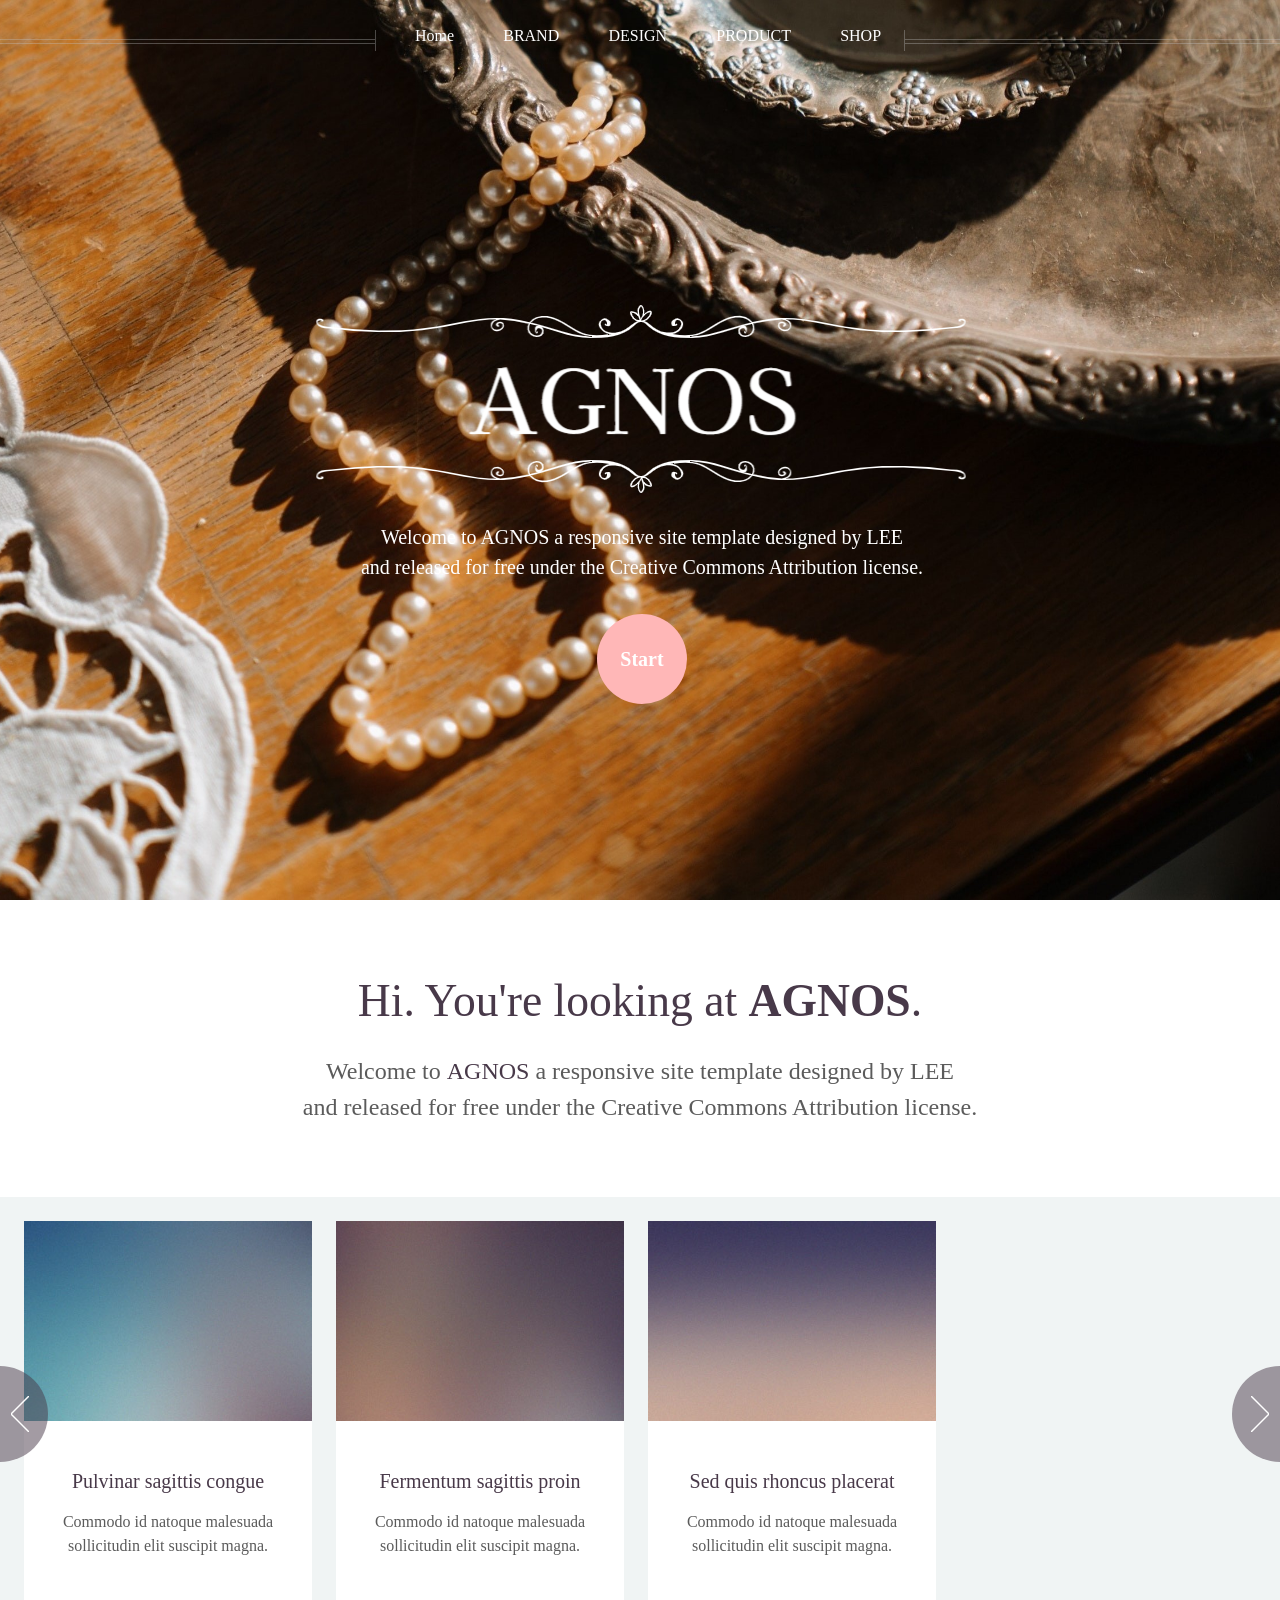
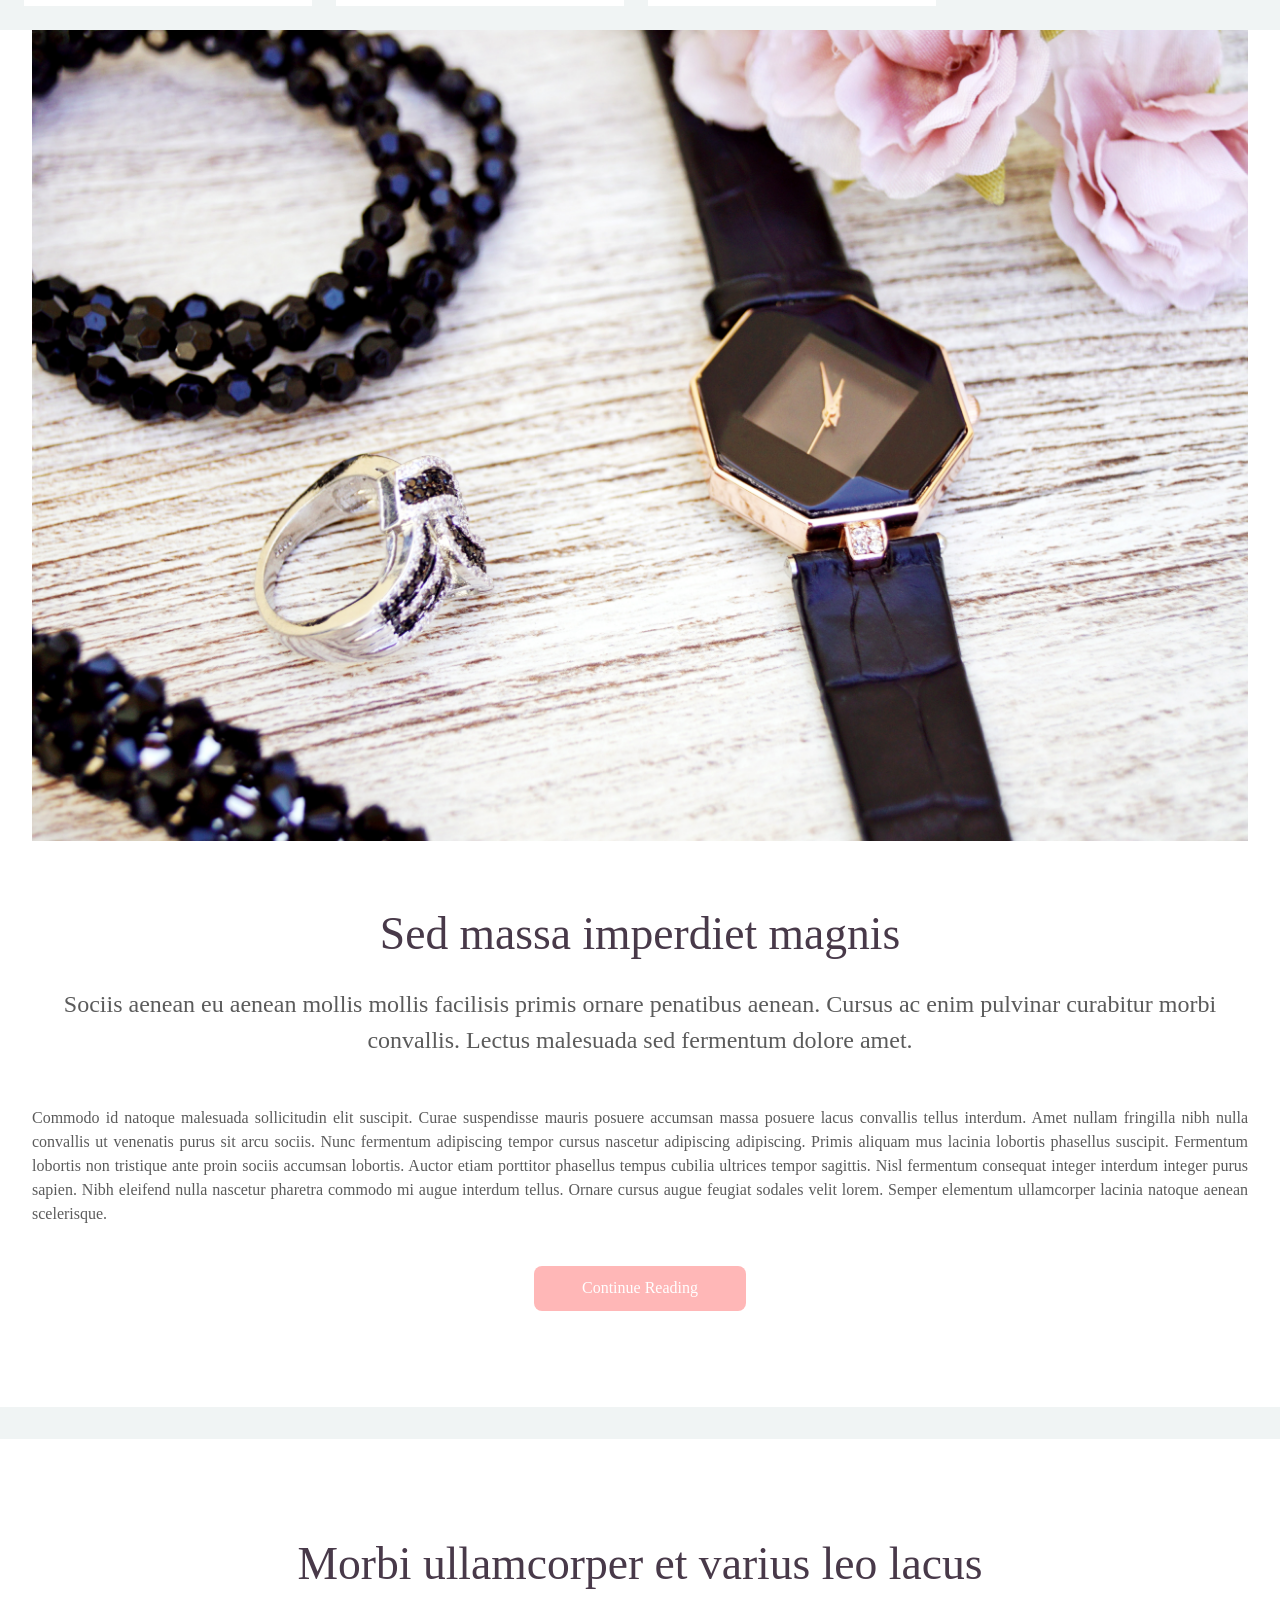
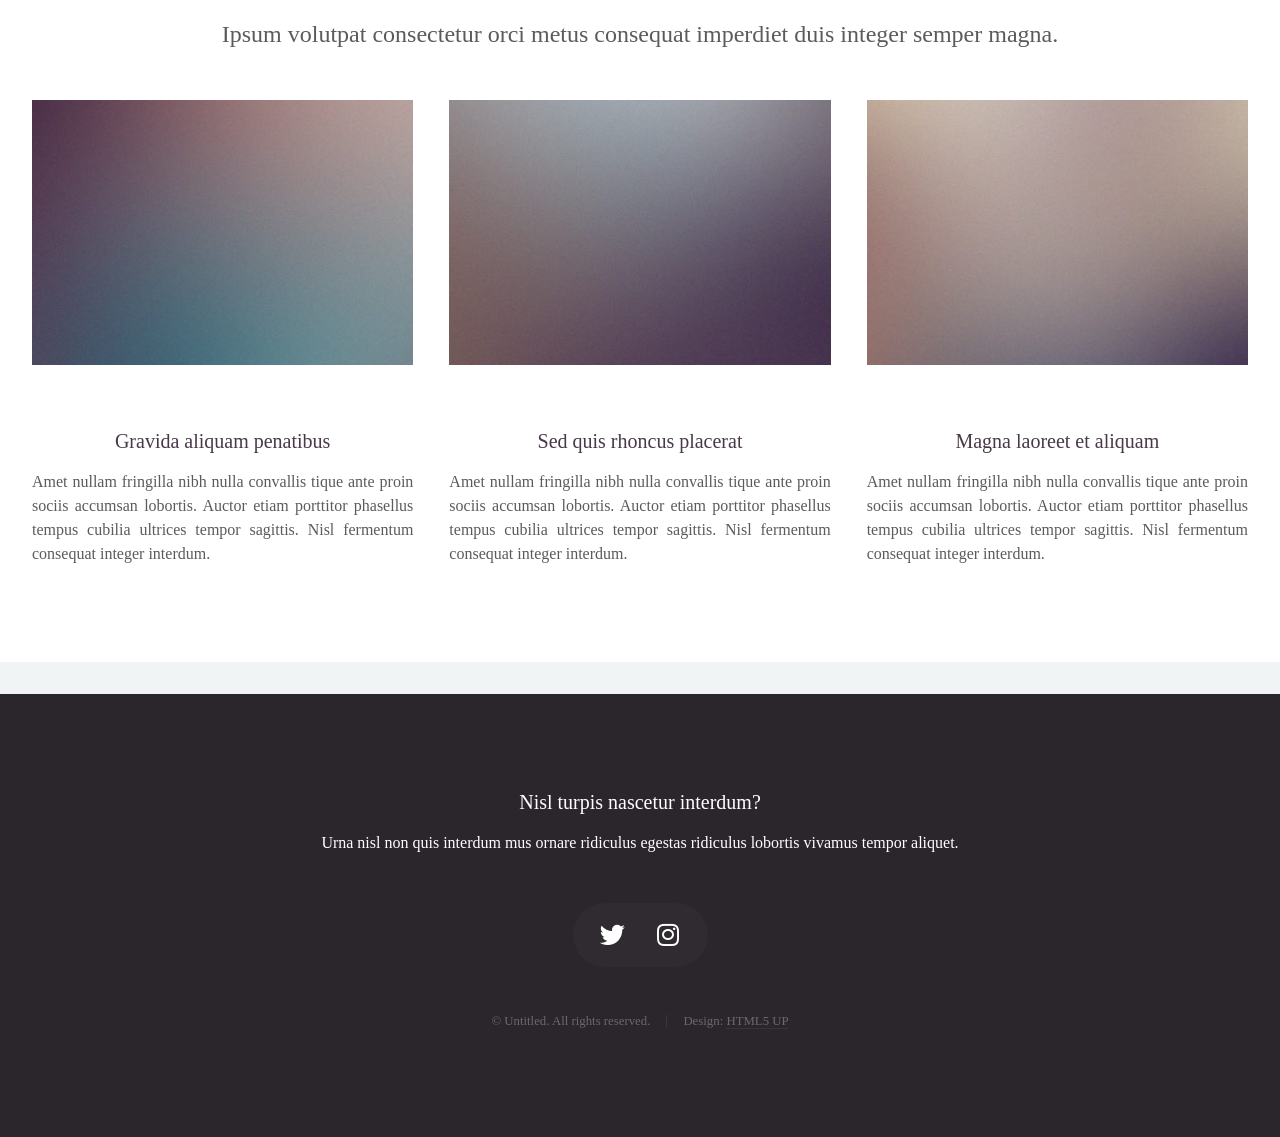
==== commit f2f9d090: "Update title for index.html" ====
--- a/index.html
+++ b/index.html
@@ -6,7 +6,7 @@
 -->
 <html>
 	<head>
-		<title>Helios by HTML5 UP</title>
+		<title>AGNOS</title>
 		<meta charset="utf-8" />
 		<meta name="viewport" content="width=device-width, initial-scale=1, user-scalable=no" />
 		<link rel="shortcut icon" href="/images/favicon.ico" type="image/x-icon">
@@ -269,4 +269,4 @@
 			<script src="assets/js/main.js"></script>
 
 	</body>
-</html>+</html>
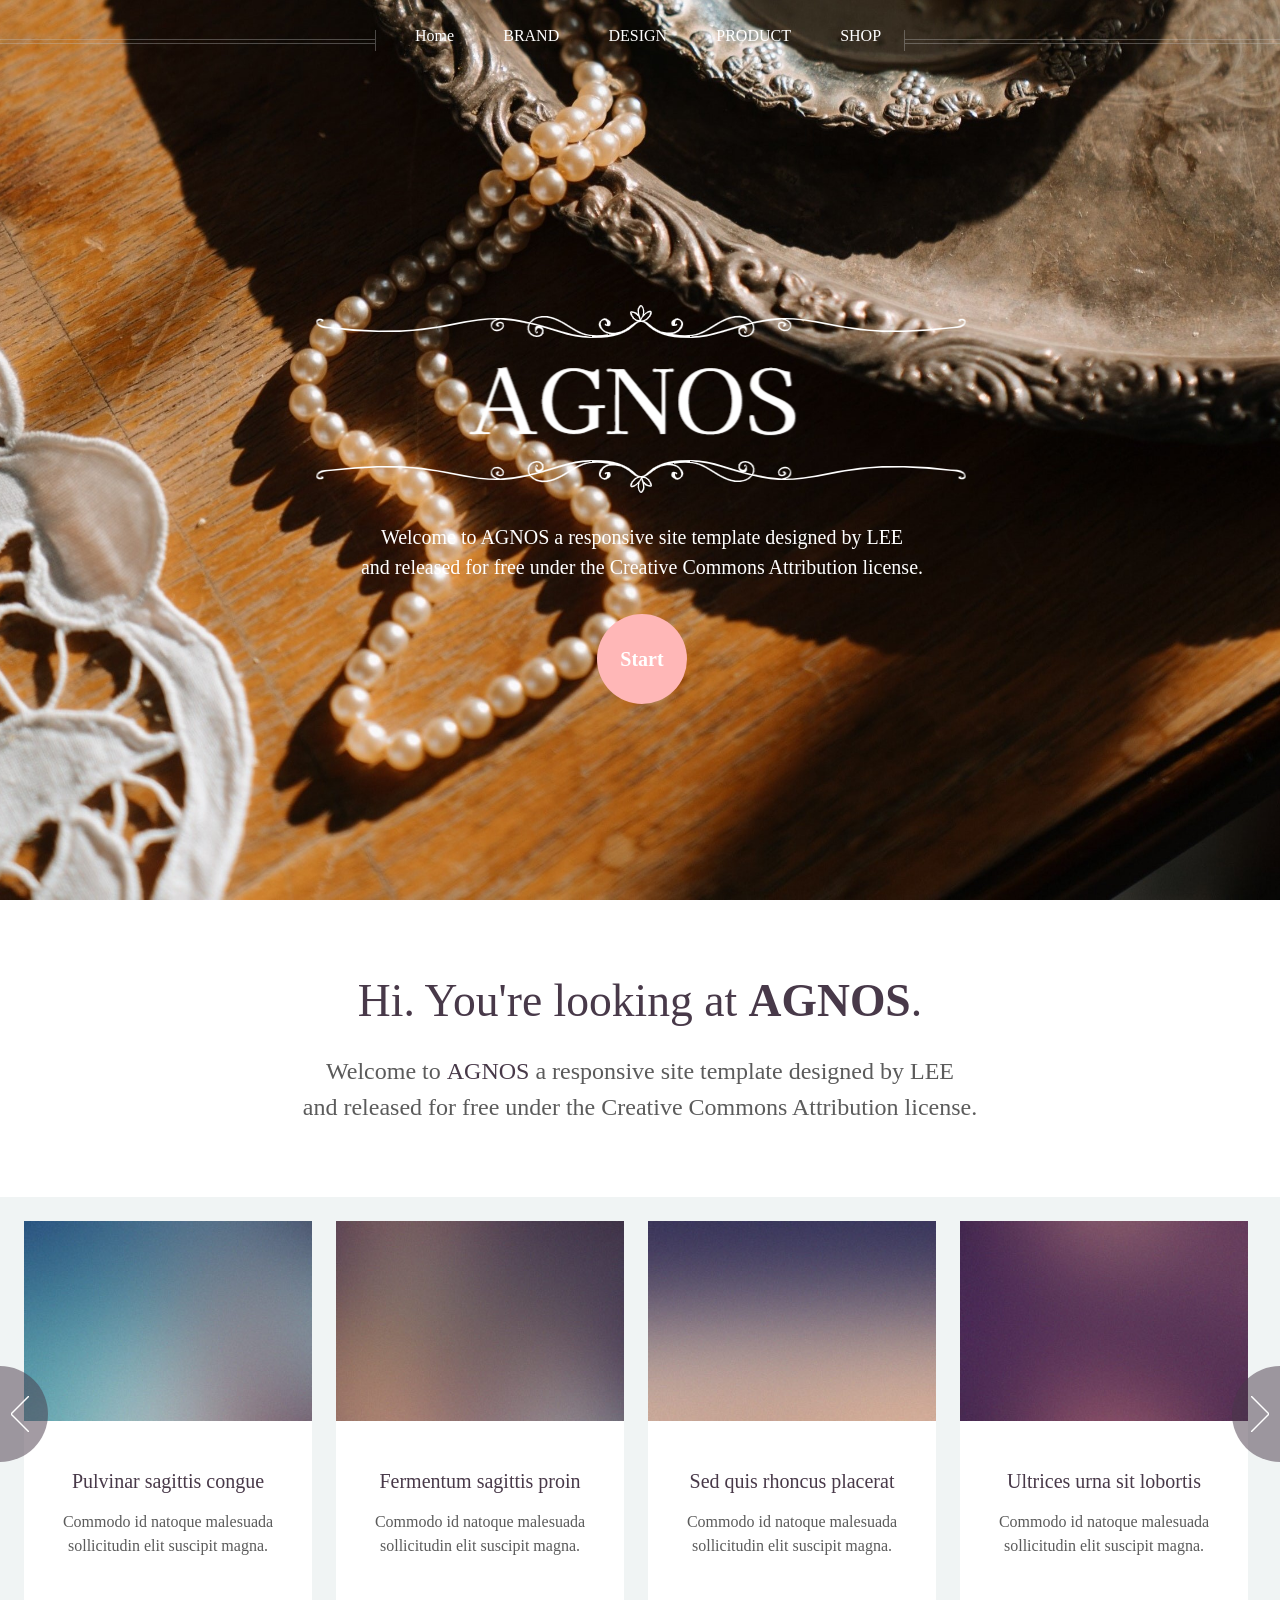
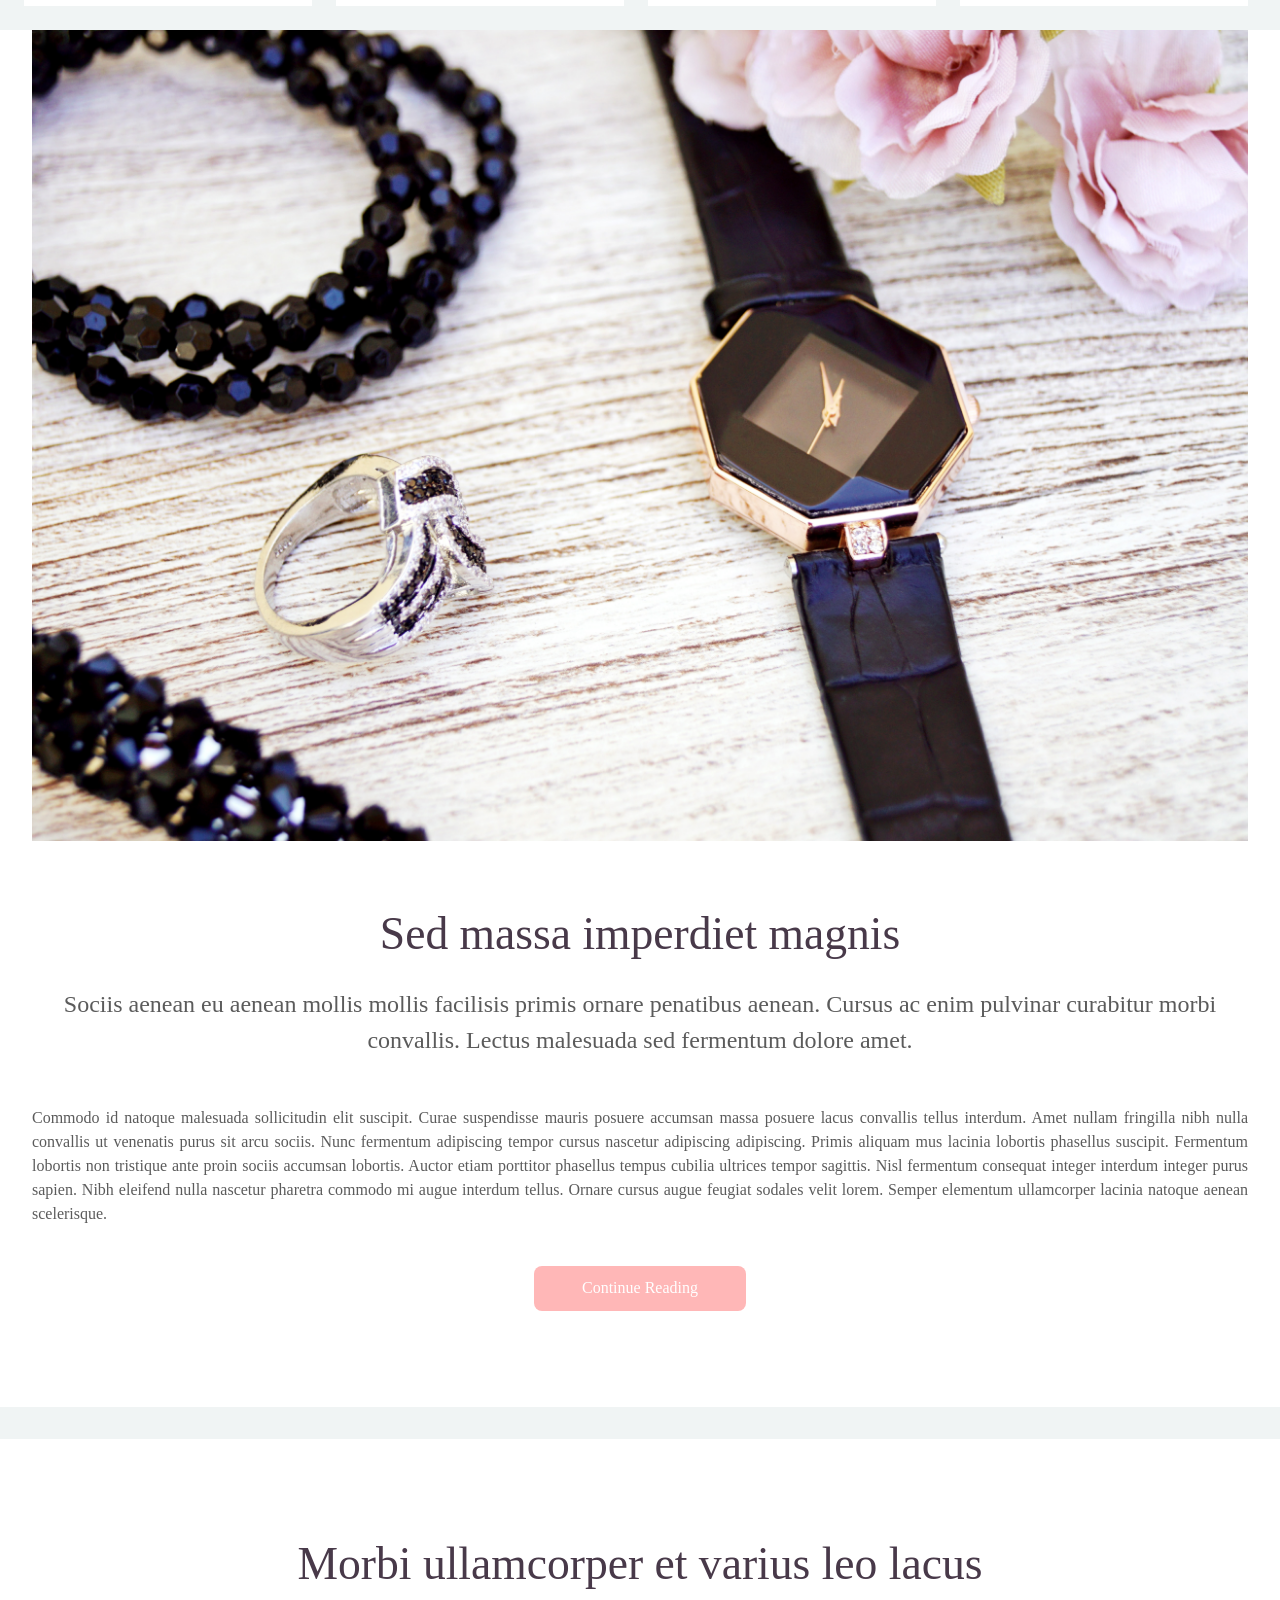
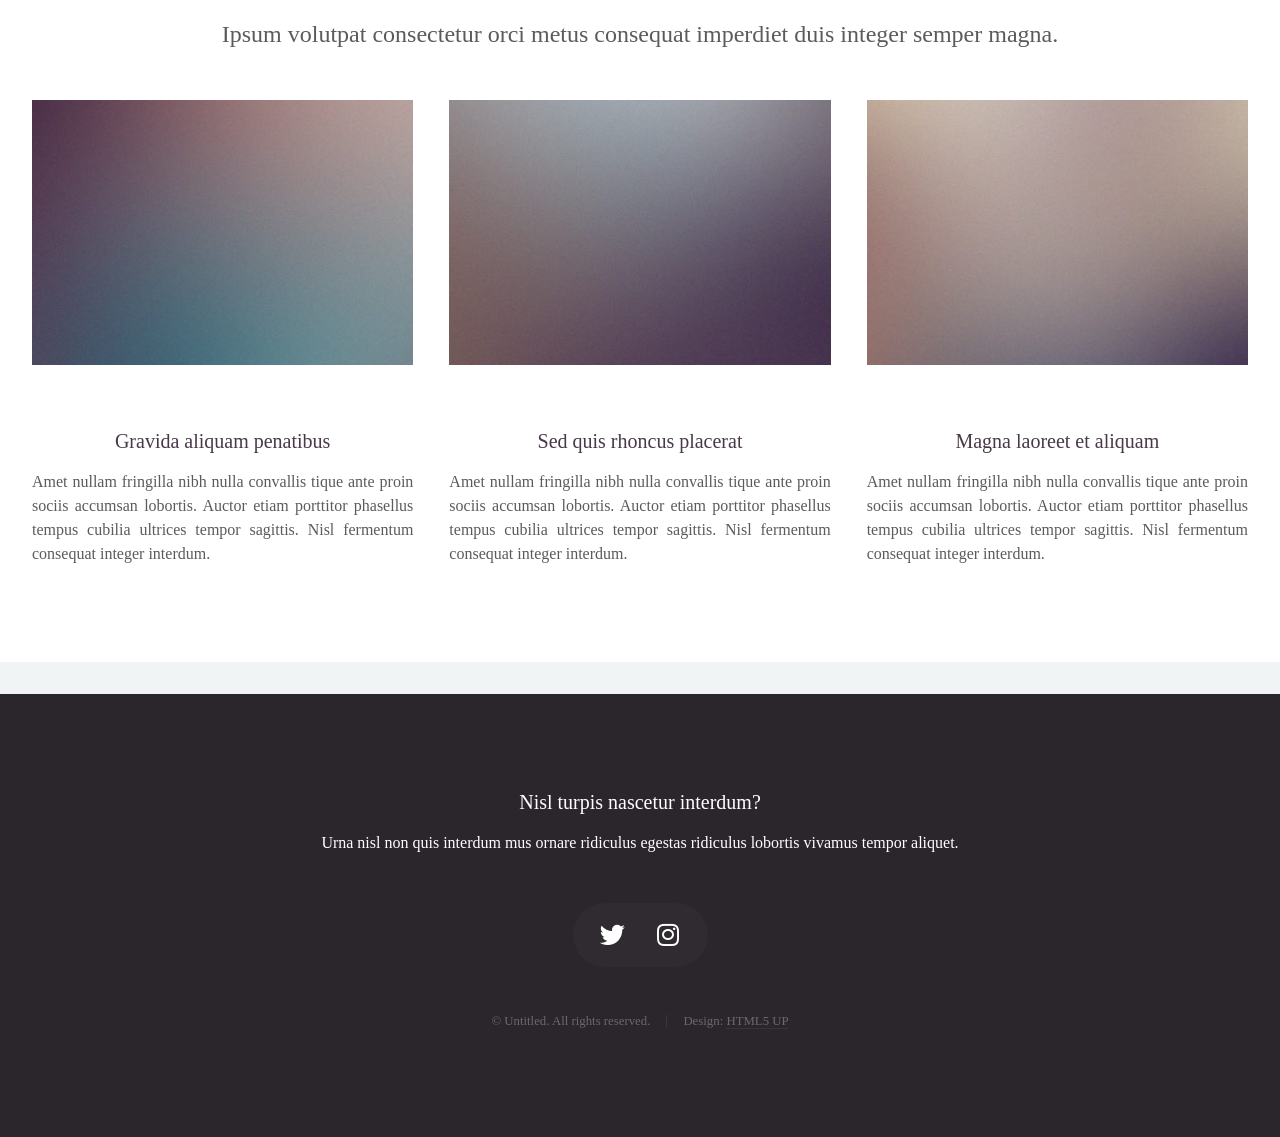
==== commit 1698117f: "modify index.html" ====
--- a/index.html
+++ b/index.html
@@ -6,7 +6,7 @@
 -->
 <html>
 	<head>
-		<title>AGNOS</title>
+		<title>Welcome to AGNOS</title>
 		<meta charset="utf-8" />
 		<meta name="viewport" content="width=device-width, initial-scale=1, user-scalable=no" />
 		<link rel="shortcut icon" href="/images/favicon.ico" type="image/x-icon">
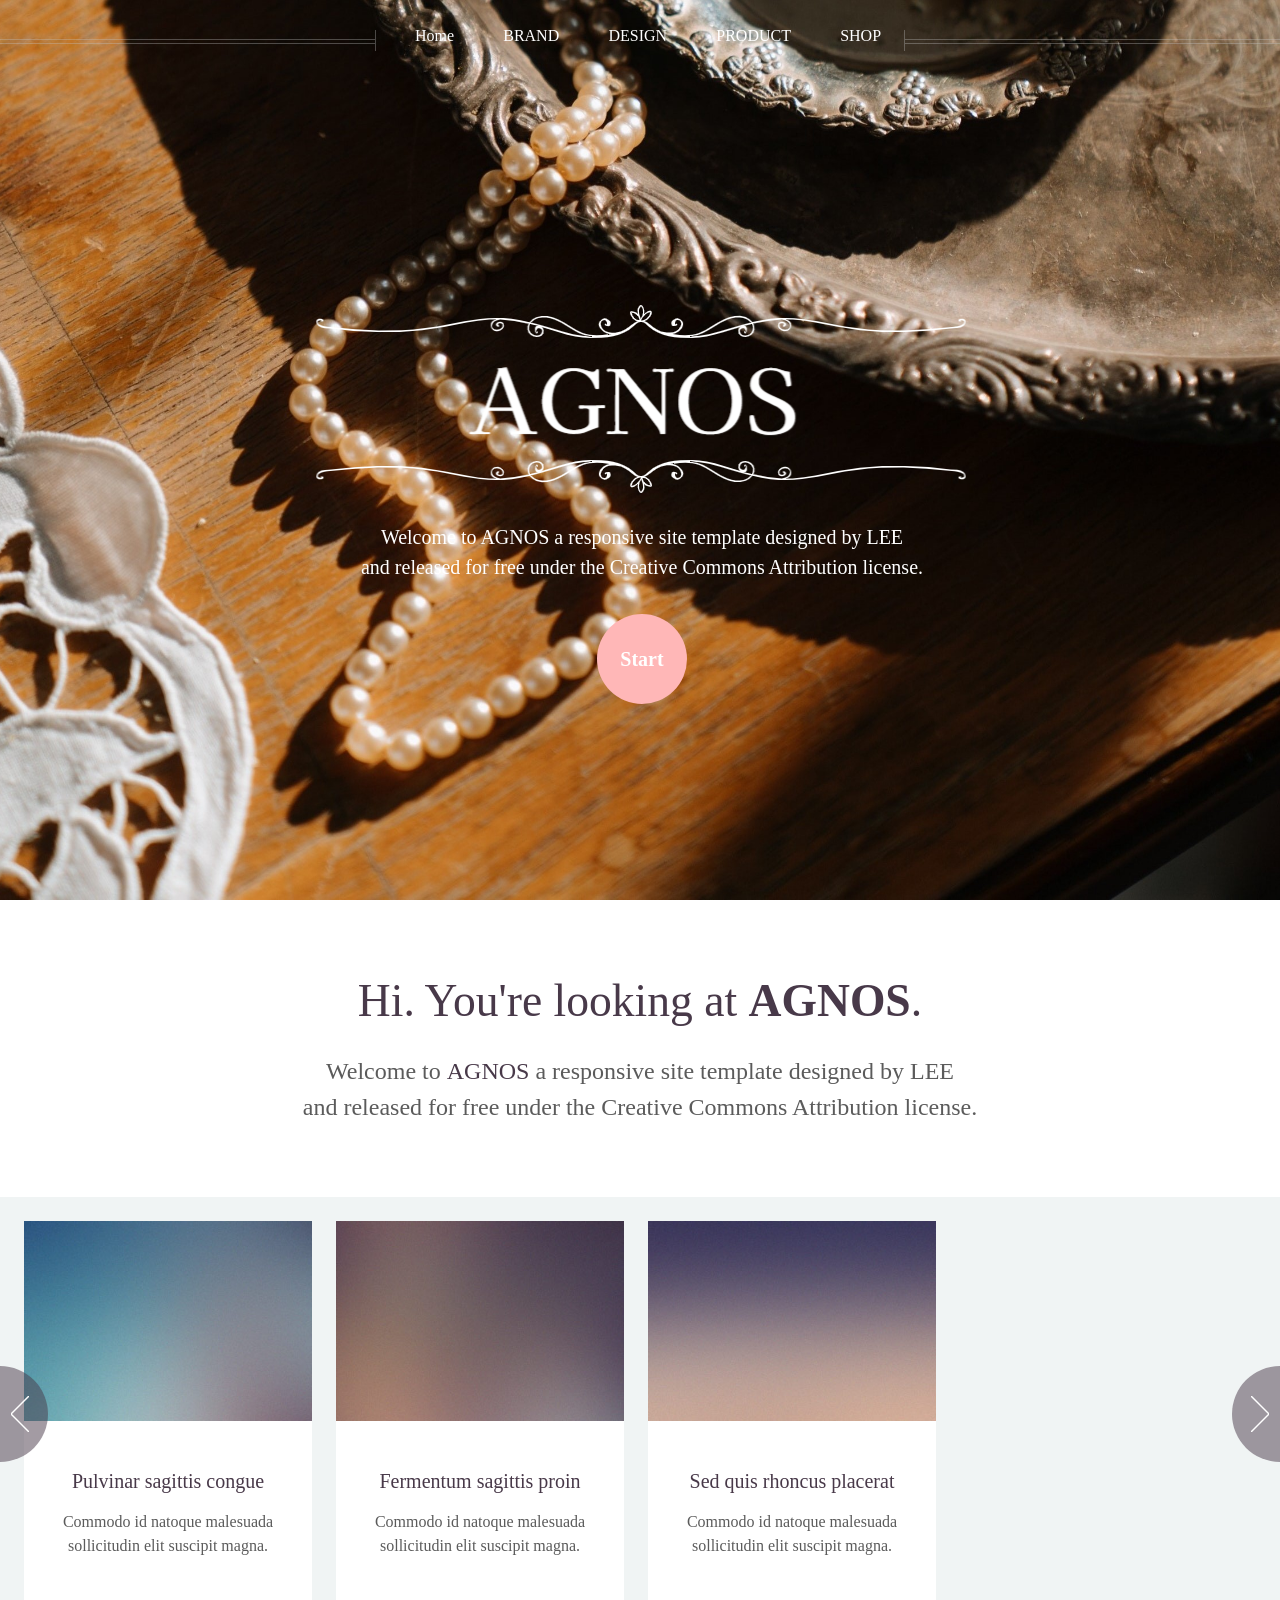
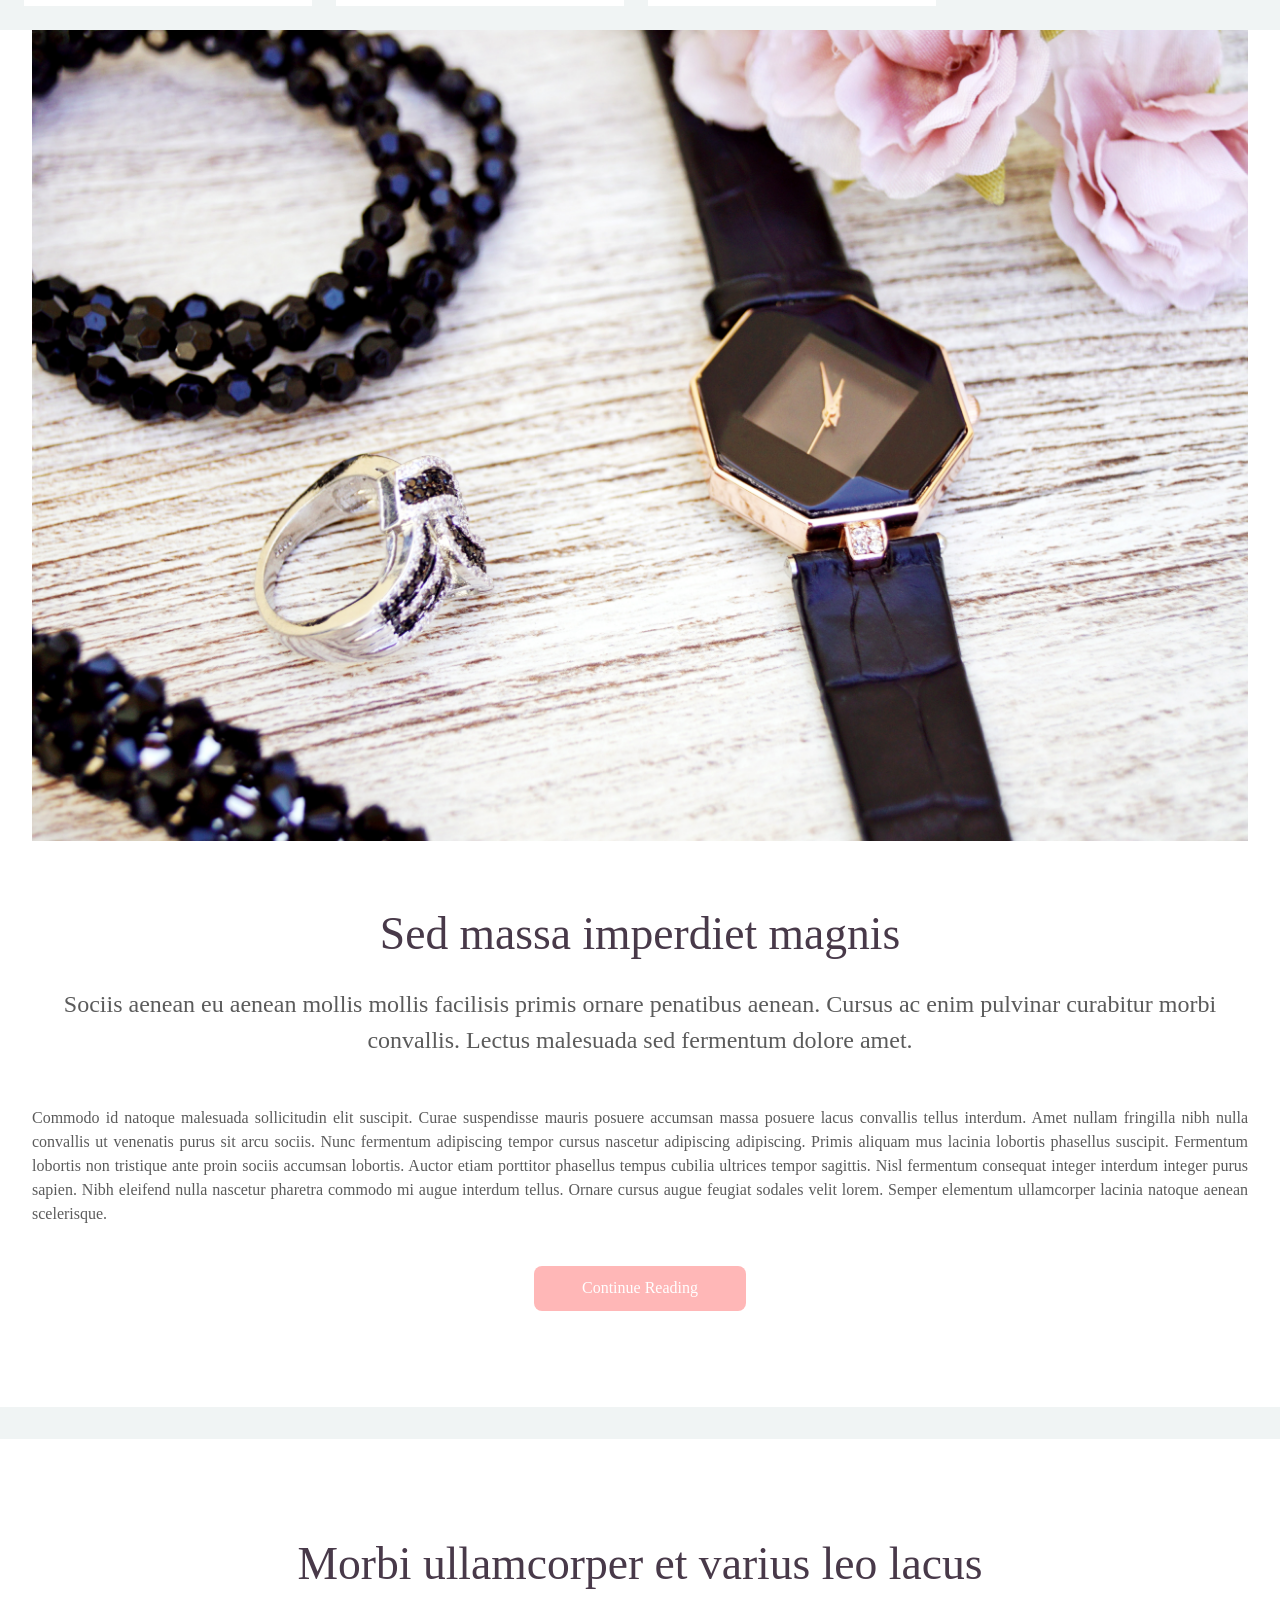
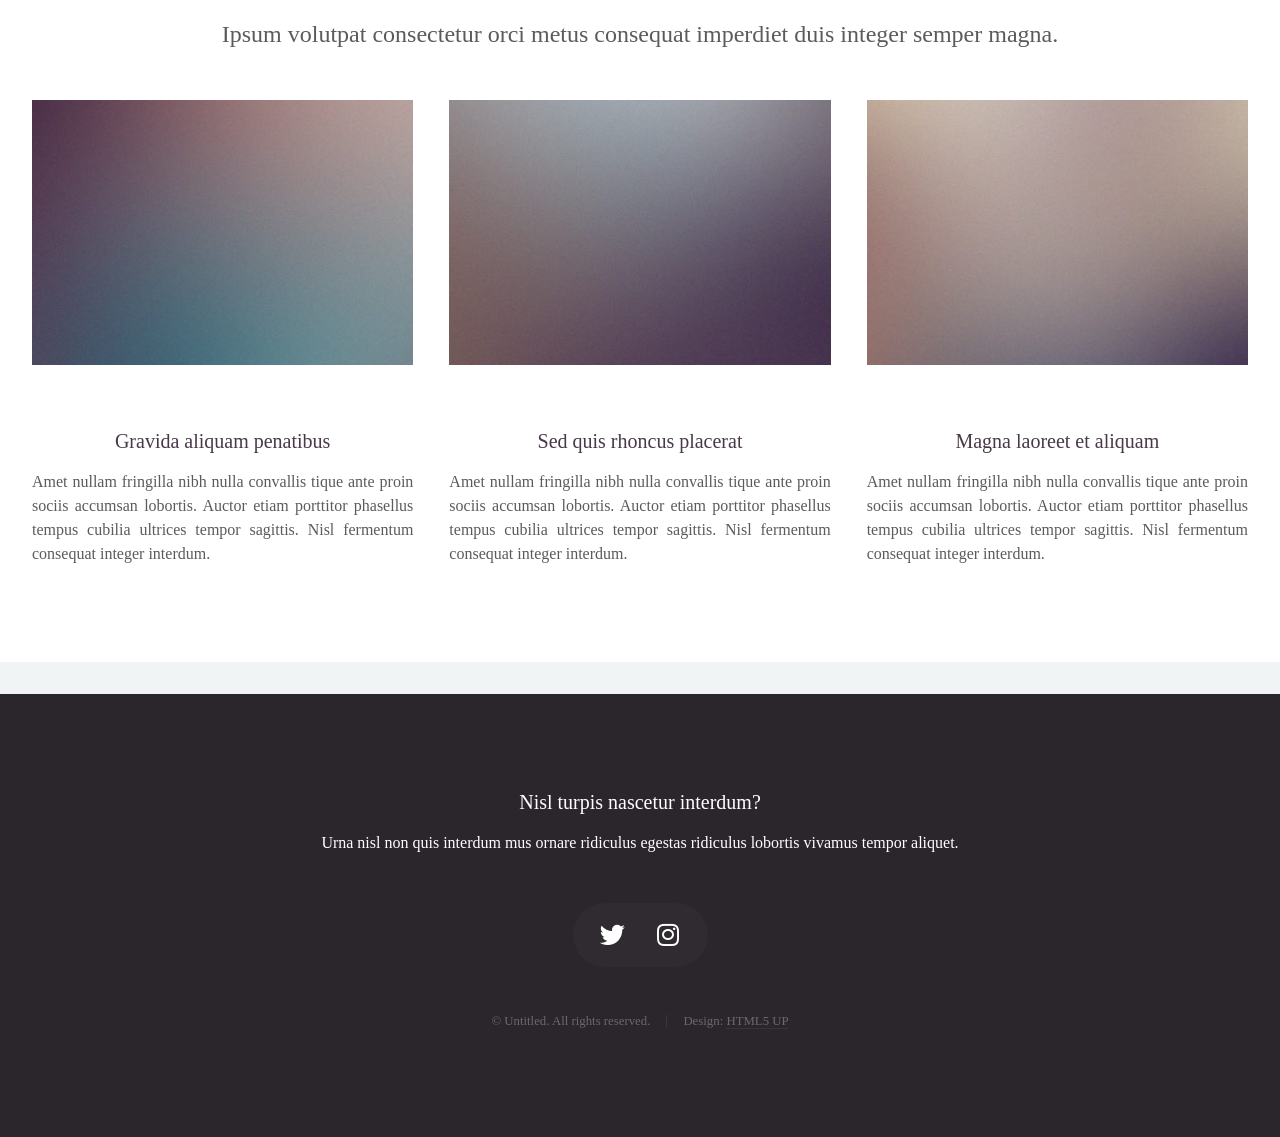
==== commit 955e0602: "modify second" ====
--- a/index.html
+++ b/index.html
@@ -6,7 +6,7 @@
 -->
 <html>
 	<head>
-		<title>Welcome to AGNOS</title>
+		<title>AGNOS</title>
 		<meta charset="utf-8" />
 		<meta name="viewport" content="width=device-width, initial-scale=1, user-scalable=no" />
 		<link rel="shortcut icon" href="/images/favicon.ico" type="image/x-icon">
